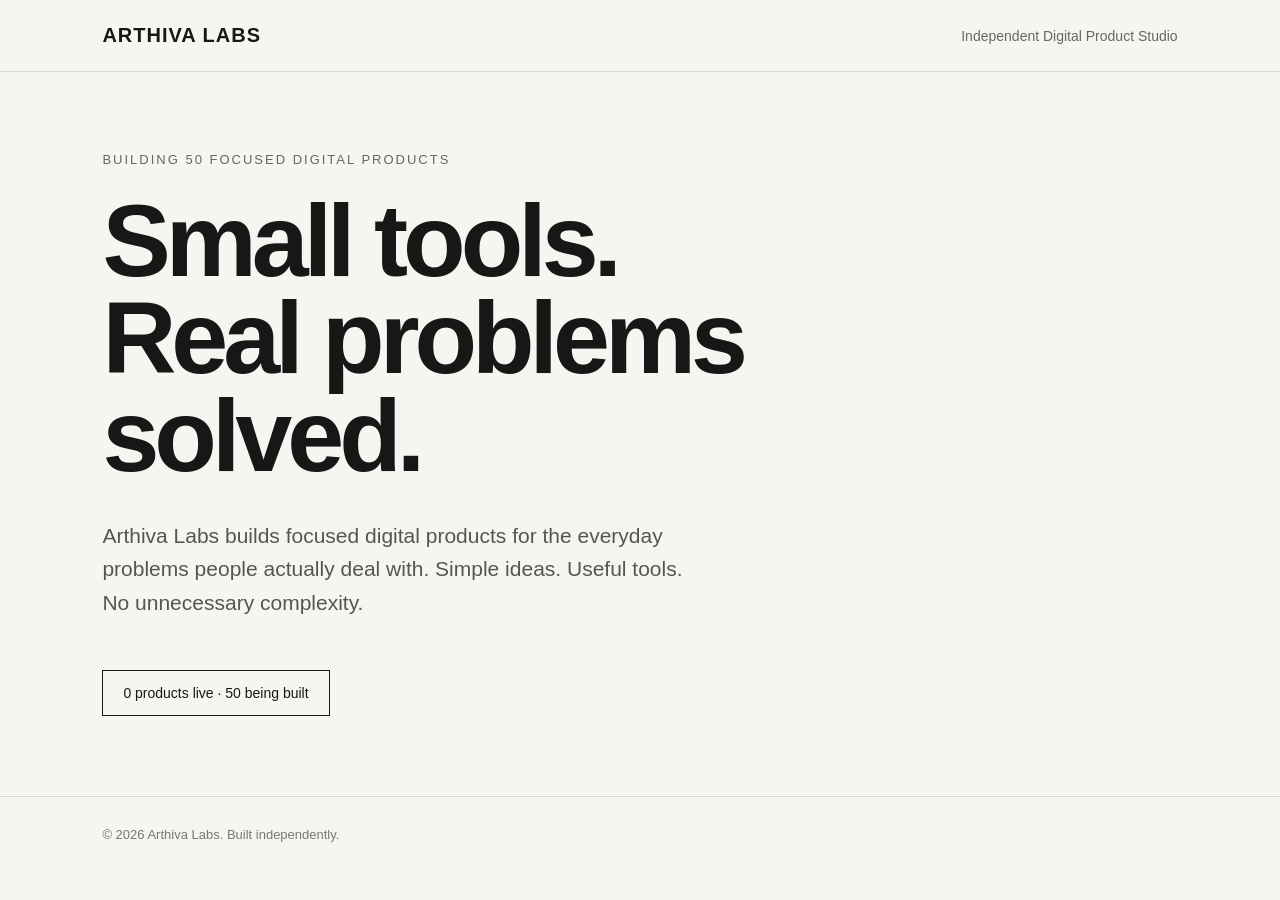
==== index.html @ 73900ff4 "Create index.html" ====
<!DOCTYPE html>
<html lang="en">
<head>
  <meta charset="UTF-8">
  <meta name="viewport" content="width=device-width, initial-scale=1.0">

  <title>Arthiva Labs — Small Tools. Real Problems Solved.</title>

  <style>
    * {
      box-sizing: border-box;
      margin: 0;
      padding: 0;
    }

    body {
      font-family: Arial, sans-serif;
      background: #f7f5ef;
      color: #171717;
    }

    nav {
      padding: 24px 8%;
      display: flex;
      justify-content: space-between;
      align-items: center;
      border-bottom: 1px solid #d8d5cc;
    }

    .logo {
      font-size: 20px;
      font-weight: 700;
      letter-spacing: 1px;
    }

    .nav-text {
      font-size: 14px;
      color: #666;
    }

    main {
      min-height: 75vh;
      display: flex;
      align-items: center;
      padding: 80px 8%;
    }

    .hero {
      max-width: 850px;
    }

    .eyebrow {
      font-size: 13px;
      text-transform: uppercase;
      letter-spacing: 2px;
      margin-bottom: 25px;
      color: #666;
    }

    h1 {
      font-size: clamp(55px, 8vw, 110px);
      line-height: 0.95;
      letter-spacing: -5px;
      margin-bottom: 35px;
    }

    .description {
      max-width: 600px;
      font-size: 21px;
      line-height: 1.6;
      color: #555;
    }

    .status {
      margin-top: 50px;
      display: inline-block;
      border: 1px solid #171717;
      padding: 14px 20px;
      font-size: 14px;
    }

    footer {
      padding: 30px 8%;
      border-top: 1px solid #d8d5cc;
      font-size: 13px;
      color: #777;
    }

    @media (max-width: 600px) {
      h1 {
        letter-spacing: -3px;
      }

      .description {
        font-size: 18px;
      }
    }
  </style>
</head>

<body>

  <nav>
    <div class="logo">ARTHIVA LABS</div>
    <div class="nav-text">Independent Digital Product Studio</div>
  </nav>

  <main>
    <section class="hero">

      <div class="eyebrow">
        Building 50 focused digital products
      </div>

      <h1>
        Small tools.<br>
        Real problems solved.
      </h1>

      <p class="description">
        Arthiva Labs builds focused digital products for the everyday
        problems people actually deal with. Simple ideas. Useful tools.
        No unnecessary complexity.
      </p>

      <div class="status">
        0 products live · 50 being built
      </div>

    </section>
  </main>

  <footer>
    © 2026 Arthiva Labs. Built independently.
  </footer>

</body>
</html>
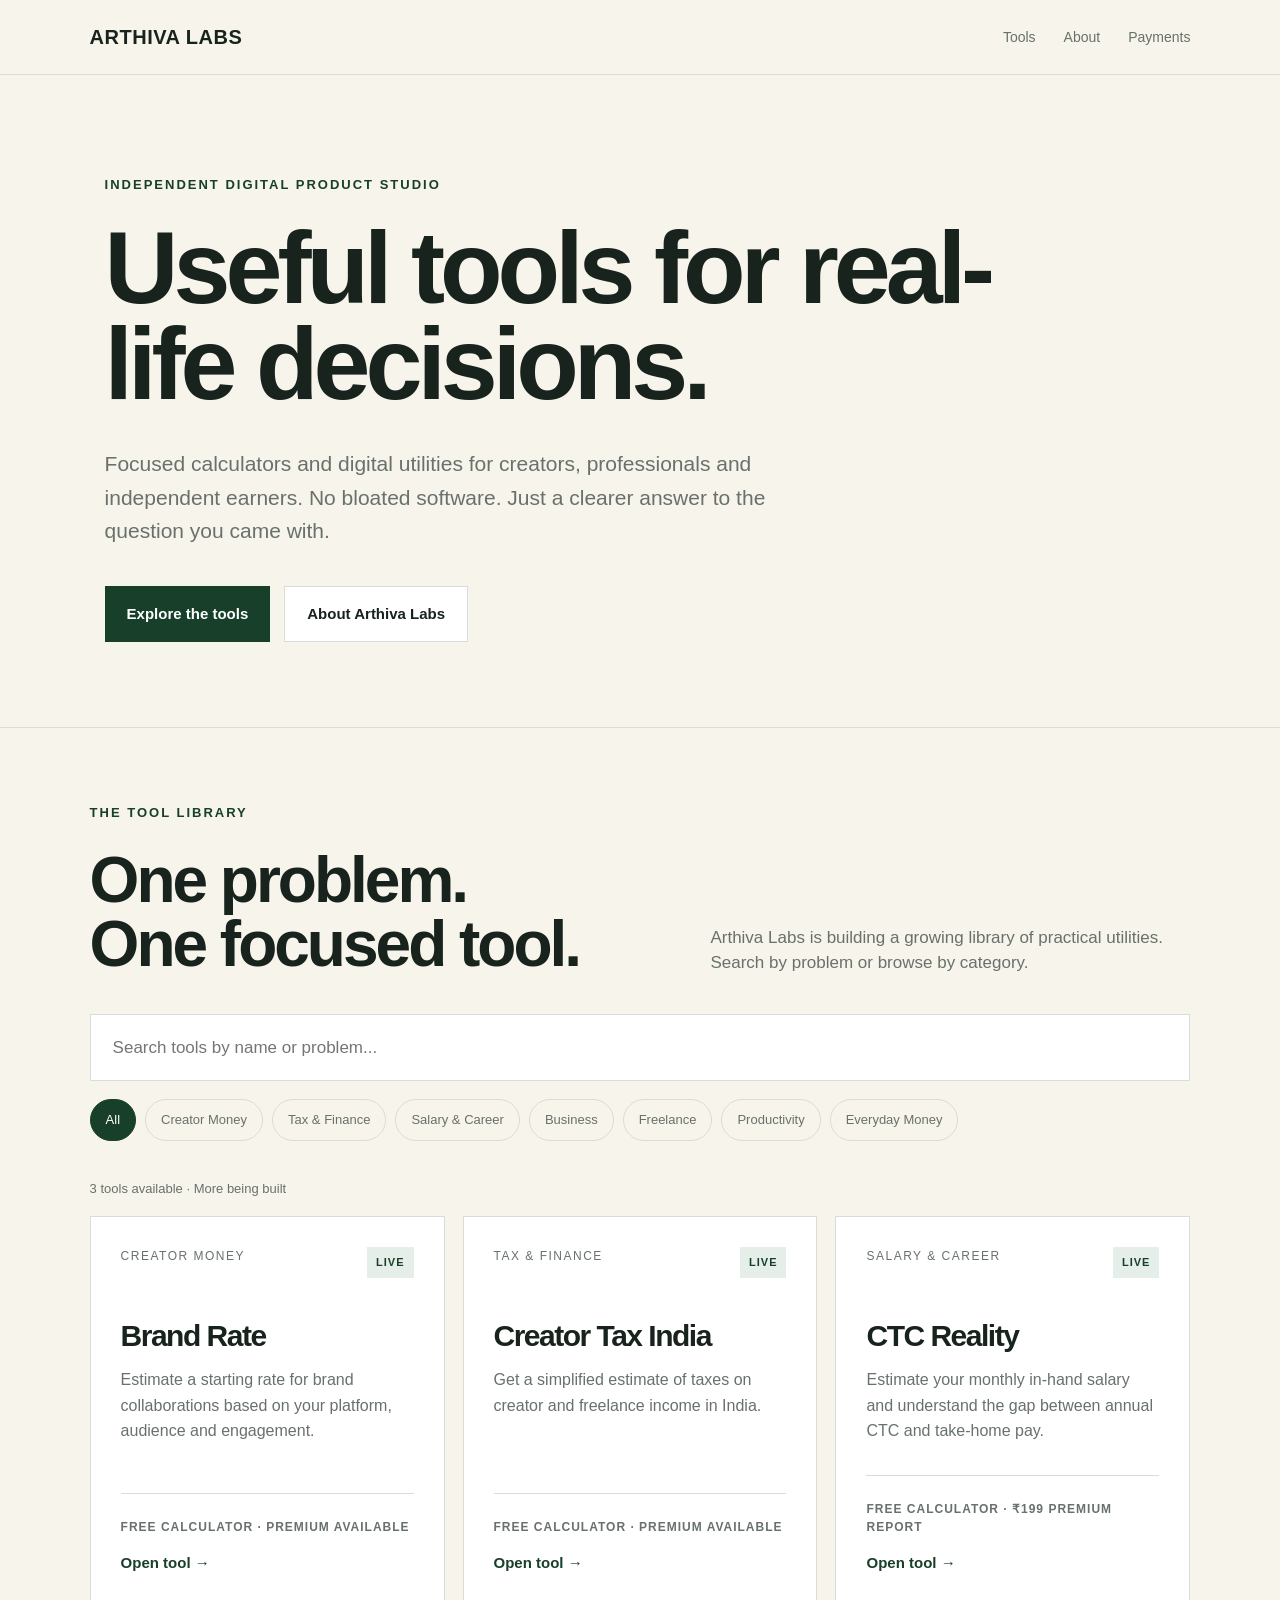
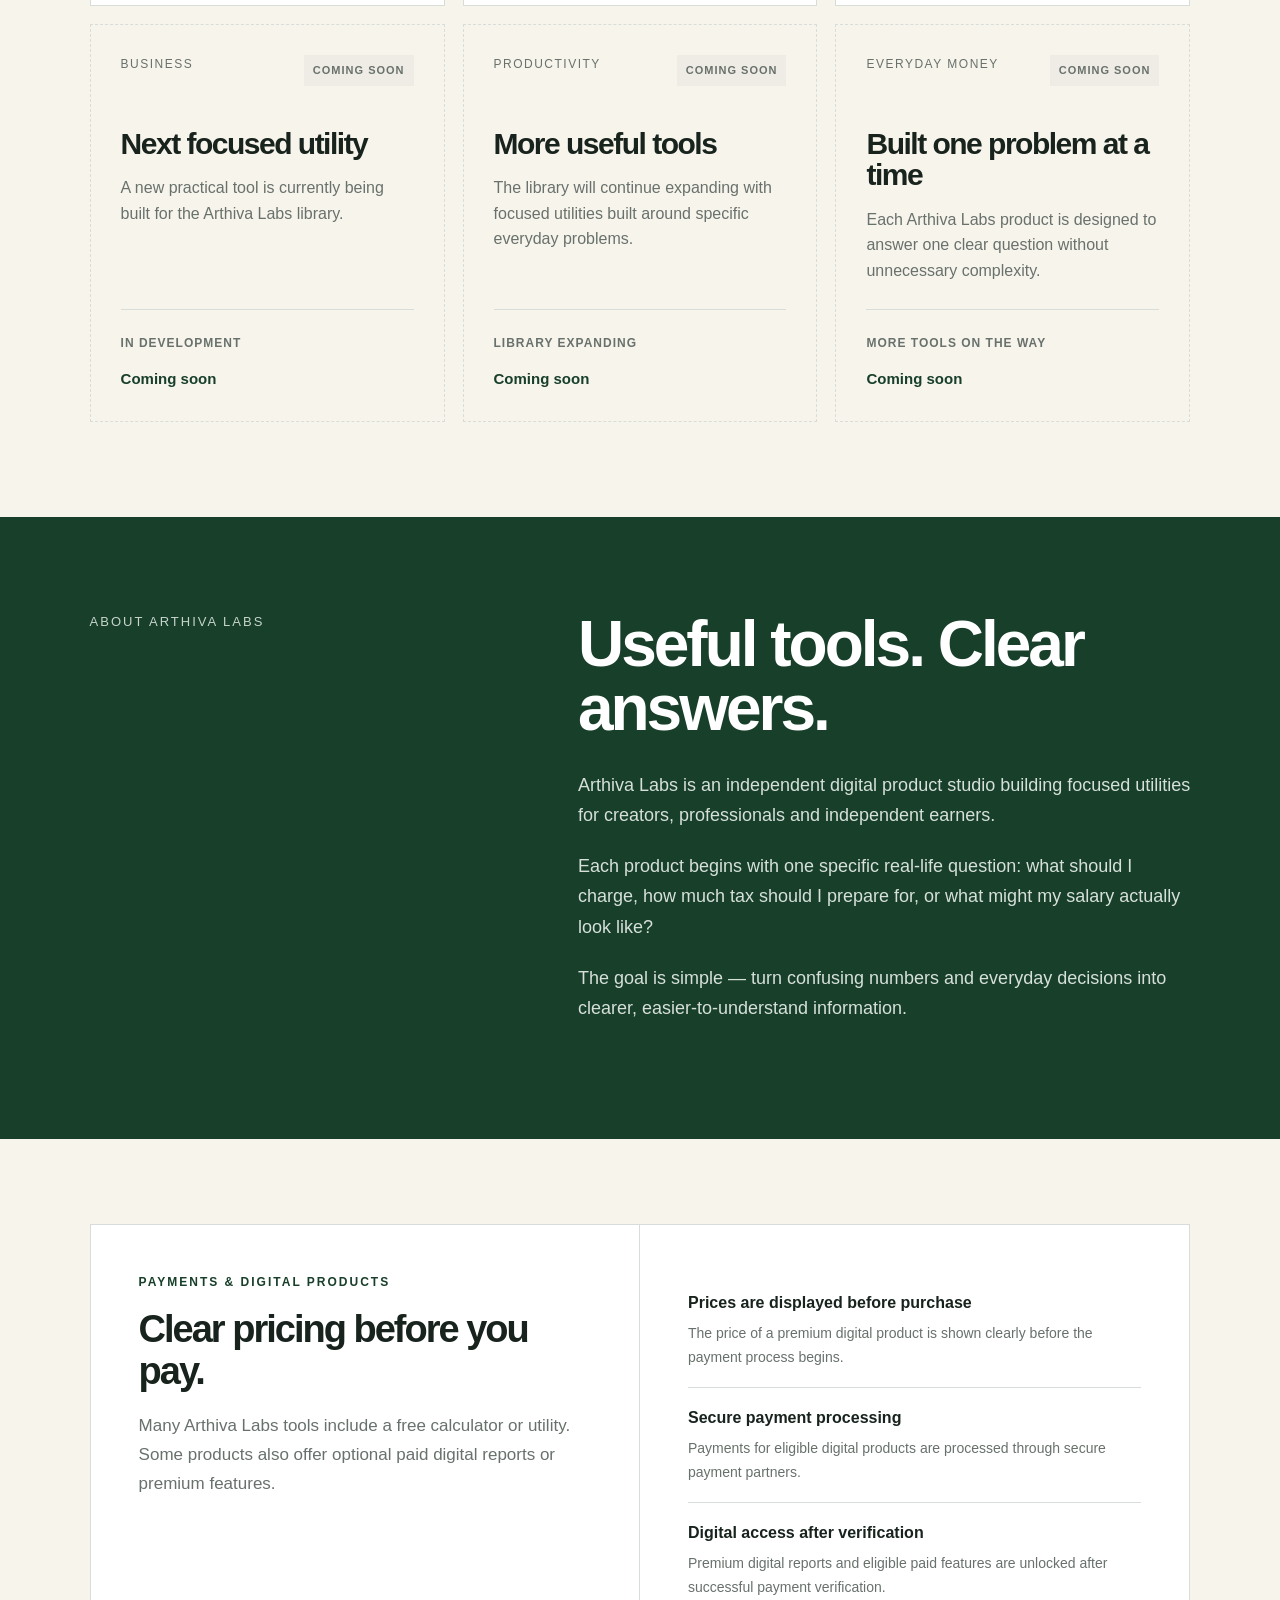
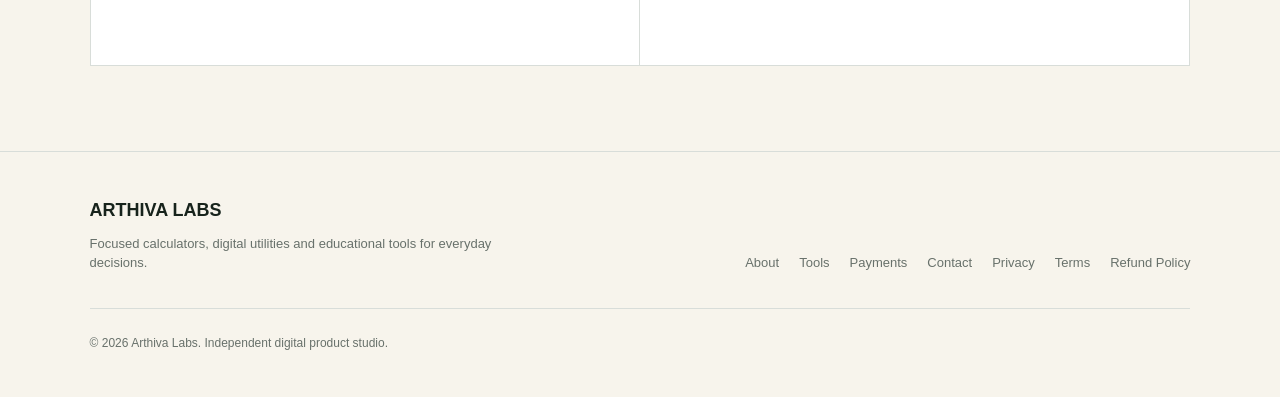
==== commit 855d9c0e: "Update index.html" ====
--- a/index.html
+++ b/index.html
@@ -2,9 +2,20 @@
 <html lang="en">
 <head>
   <meta charset="UTF-8">
-  <meta name="viewport" content="width=device-width, initial-scale=1.0">
-
-  <title>Arthiva Labs — Small Tools. Real Problems Solved.</title>
+
+  <meta
+    name="viewport"
+    content="width=device-width, initial-scale=1.0"
+  >
+
+  <title>
+    Arthiva Labs — Useful Tools for Real-Life Decisions
+  </title>
+
+  <meta
+    name="description"
+    content="Arthiva Labs builds focused calculators and digital utilities for creators, professionals and independent earners."
+  >
 
   <style>
     * {
@@ -13,86 +24,556 @@
       padding: 0;
     }
 
+    :root {
+      --ink: #17231c;
+      --green: #173f2a;
+      --green-hover: #0f321f;
+      --light-green: #e5eee8;
+      --cream: #f7f4ec;
+      --white: #ffffff;
+      --muted: #68716b;
+      --line: #d8ddd9;
+      --soft: #eeece4;
+    }
+
+    html {
+      scroll-behavior: smooth;
+    }
+
     body {
-      font-family: Arial, sans-serif;
-      background: #f7f5ef;
-      color: #171717;
+      font-family: Arial, Helvetica, sans-serif;
+      background: var(--cream);
+      color: var(--ink);
+      line-height: 1.5;
+    }
+
+    a {
+      color: inherit;
+      text-decoration: none;
+    }
+
+    button,
+    input {
+      font: inherit;
     }
 
     nav {
-      padding: 24px 8%;
+      width: 100%;
+      padding: 22px 7%;
+      border-bottom: 1px solid var(--line);
       display: flex;
       justify-content: space-between;
       align-items: center;
-      border-bottom: 1px solid #d8d5cc;
+      background: rgba(247, 244, 236, 0.96);
+      position: sticky;
+      top: 0;
+      z-index: 20;
     }
 
     .logo {
       font-size: 20px;
-      font-weight: 700;
-      letter-spacing: 1px;
-    }
-
-    .nav-text {
-      font-size: 14px;
-      color: #666;
-    }
-
-    main {
-      min-height: 75vh;
+      font-weight: 800;
+      letter-spacing: 0.5px;
+    }
+
+    .nav-links {
       display: flex;
       align-items: center;
-      padding: 80px 8%;
+      gap: 28px;
+      font-size: 14px;
+      color: var(--muted);
+    }
+
+    .nav-links a:hover {
+      color: var(--ink);
     }
 
     .hero {
-      max-width: 850px;
+      max-width: 1250px;
+      margin: auto;
+      padding: 100px 7% 85px;
     }
 
     .eyebrow {
+      color: var(--green);
+      font-size: 13px;
+      font-weight: 700;
+      letter-spacing: 2px;
+      text-transform: uppercase;
+      margin-bottom: 25px;
+    }
+
+    h1 {
+      font-size: clamp(52px, 8vw, 105px);
+      line-height: 0.94;
+      letter-spacing: -5px;
+      max-width: 1000px;
+    }
+
+    .hero-copy {
+      margin-top: 35px;
+      max-width: 720px;
+      font-size: 21px;
+      color: var(--muted);
+      line-height: 1.6;
+    }
+
+    .hero-actions {
+      margin-top: 38px;
+      display: flex;
+      flex-wrap: wrap;
+      gap: 14px;
+    }
+
+    .primary-button,
+    .secondary-button {
+      display: inline-flex;
+      align-items: center;
+      justify-content: center;
+      padding: 16px 22px;
+      font-size: 15px;
+      font-weight: 700;
+    }
+
+    .primary-button {
+      background: var(--green);
+      color: var(--white);
+    }
+
+    .primary-button:hover {
+      background: var(--green-hover);
+    }
+
+    .secondary-button {
+      border: 1px solid var(--line);
+      background: var(--white);
+    }
+
+    .secondary-button:hover {
+      border-color: var(--ink);
+    }
+
+    .library {
+      padding: 75px 7% 95px;
+      border-top: 1px solid var(--line);
+    }
+
+    .library-inner {
+      max-width: 1250px;
+      margin: auto;
+    }
+
+    .section-heading {
+      display: flex;
+      justify-content: space-between;
+      align-items: end;
+      gap: 30px;
+      margin-bottom: 38px;
+    }
+
+    .section-heading h2 {
+      font-size: clamp(38px, 5vw, 64px);
+      letter-spacing: -3px;
+      line-height: 1;
+    }
+
+    .section-heading p {
+      max-width: 480px;
+      color: var(--muted);
+      font-size: 17px;
+    }
+
+    .tool-controls {
+      margin-bottom: 38px;
+    }
+
+    .search-wrap {
+      position: relative;
+      margin-bottom: 18px;
+    }
+
+    .search-input {
+      width: 100%;
+      padding: 20px 22px;
+      border: 1px solid var(--line);
+      outline: none;
+      background: var(--white);
+      color: var(--ink);
+      font-size: 17px;
+    }
+
+    .search-input:focus {
+      border-color: var(--green);
+    }
+
+    .filters {
+      display: flex;
+      flex-wrap: wrap;
+      gap: 9px;
+    }
+
+    .filter-button {
+      border: 1px solid var(--line);
+      background: transparent;
+      color: var(--muted);
+      padding: 10px 15px;
+      cursor: pointer;
+      font-size: 13px;
+      border-radius: 100px;
+    }
+
+    .filter-button:hover,
+    .filter-button.active {
+      background: var(--green);
+      border-color: var(--green);
+      color: var(--white);
+    }
+
+    .tool-count {
+      margin-bottom: 18px;
+      color: var(--muted);
+      font-size: 13px;
+    }
+
+    .tool-grid {
+      display: grid;
+      grid-template-columns: repeat(3, 1fr);
+      gap: 18px;
+    }
+
+    .tool-card {
+      min-height: 390px;
+      background: var(--white);
+      border: 1px solid var(--line);
+      padding: 30px;
+      display: flex;
+      flex-direction: column;
+      transition:
+        transform 0.2s ease,
+        border-color 0.2s ease;
+    }
+
+    .tool-card.live:hover {
+      transform: translateY(-4px);
+      border-color: var(--green);
+    }
+
+    .tool-top {
+      display: flex;
+      justify-content: space-between;
+      align-items: flex-start;
+      gap: 15px;
+      margin-bottom: 42px;
+    }
+
+    .tool-category {
+      font-size: 12px;
+      text-transform: uppercase;
+      letter-spacing: 1.5px;
+      color: var(--muted);
+    }
+
+    .tool-status {
+      font-size: 11px;
+      font-weight: 700;
+      text-transform: uppercase;
+      letter-spacing: 1px;
+      padding: 7px 9px;
+      background: var(--light-green);
+      color: var(--green);
+      white-space: nowrap;
+    }
+
+    .tool-status.coming {
+      background: var(--soft);
+      color: var(--muted);
+    }
+
+    .tool-name {
+      font-size: 30px;
+      letter-spacing: -1.5px;
+      line-height: 1.05;
+      margin-bottom: 16px;
+    }
+
+    .tool-description {
+      color: var(--muted);
+      font-size: 16px;
+      line-height: 1.6;
+      margin-bottom: 25px;
+    }
+
+    .tool-meta {
+      margin-top: auto;
+      padding-top: 24px;
+      border-top: 1px solid var(--line);
+    }
+
+    .tool-pricing {
+      font-size: 12px;
+      font-weight: 700;
+      color: var(--muted);
+      text-transform: uppercase;
+      letter-spacing: 1px;
+      margin-bottom: 15px;
+    }
+
+    .tool-link {
+      font-size: 15px;
+      font-weight: 700;
+      color: var(--green);
+    }
+
+    .tool-card.live:hover .tool-link {
+      text-decoration: underline;
+    }
+
+    .placeholder-card {
+      background: transparent;
+      border-style: dashed;
+    }
+
+    .no-results {
+      display: none;
+      padding: 55px 25px;
+      background: var(--white);
+      border: 1px solid var(--line);
+      text-align: center;
+      color: var(--muted);
+    }
+
+    .about {
+      background: var(--green);
+      color: var(--white);
+      padding: 95px 7%;
+    }
+
+    .about-inner {
+      max-width: 1250px;
+      margin: auto;
+      display: grid;
+      grid-template-columns: 0.8fr 1.2fr;
+      gap: 80px;
+    }
+
+    .about-label {
       font-size: 13px;
       text-transform: uppercase;
       letter-spacing: 2px;
-      margin-bottom: 25px;
-      color: #666;
-    }
-
-    h1 {
-      font-size: clamp(55px, 8vw, 110px);
-      line-height: 0.95;
-      letter-spacing: -5px;
-      margin-bottom: 35px;
-    }
-
-    .description {
-      max-width: 600px;
-      font-size: 21px;
+      color: #c6d4ca;
+    }
+
+    .about-copy h2 {
+      font-size: clamp(40px, 5vw, 68px);
+      line-height: 1;
+      letter-spacing: -3px;
+      margin-bottom: 30px;
+    }
+
+    .about-copy p {
+      color: #d6e0d9;
+      font-size: 18px;
+      line-height: 1.7;
+      max-width: 760px;
+      margin-bottom: 20px;
+    }
+
+    .payment-section {
+      padding: 85px 7%;
+    }
+
+    .payment-inner {
+      max-width: 1250px;
+      margin: auto;
+      display: grid;
+      grid-template-columns: 1fr 1fr;
+      border: 1px solid var(--line);
+      background: var(--white);
+    }
+
+    .payment-copy,
+    .payment-points {
+      padding: 48px;
+    }
+
+    .payment-copy {
+      border-right: 1px solid var(--line);
+    }
+
+    .payment-label {
+      text-transform: uppercase;
+      letter-spacing: 2px;
+      font-size: 12px;
+      color: var(--green);
+      font-weight: 700;
+      margin-bottom: 18px;
+    }
+
+    .payment-copy h2 {
+      font-size: 38px;
+      letter-spacing: -2px;
+      line-height: 1.1;
+      margin-bottom: 20px;
+    }
+
+    .payment-copy p {
+      color: var(--muted);
+      font-size: 17px;
+      line-height: 1.7;
+    }
+
+    .payment-point {
+      padding: 18px 0;
+      border-bottom: 1px solid var(--line);
+    }
+
+    .payment-point:last-child {
+      border-bottom: 0;
+    }
+
+    .payment-point strong {
+      display: block;
+      margin-bottom: 6px;
+    }
+
+    .payment-point span {
+      color: var(--muted);
+      font-size: 14px;
       line-height: 1.6;
-      color: #555;
-    }
-
-    .status {
-      margin-top: 50px;
-      display: inline-block;
-      border: 1px solid #171717;
-      padding: 14px 20px;
-      font-size: 14px;
     }
 
     footer {
-      padding: 30px 8%;
-      border-top: 1px solid #d8d5cc;
+      border-top: 1px solid var(--line);
+      padding: 45px 7%;
+    }
+
+    .footer-inner {
+      max-width: 1250px;
+      margin: auto;
+      display: grid;
+      grid-template-columns: 1fr auto;
+      gap: 35px;
+      align-items: end;
+    }
+
+    .footer-brand {
+      font-size: 18px;
+      font-weight: 800;
+      margin-bottom: 10px;
+    }
+
+    .footer-copy {
+      color: var(--muted);
       font-size: 13px;
-      color: #777;
-    }
-
-    @media (max-width: 600px) {
+      max-width: 450px;
+    }
+
+    .footer-links {
+      display: flex;
+      flex-wrap: wrap;
+      justify-content: flex-end;
+      gap: 20px;
+      color: var(--muted);
+      font-size: 13px;
+    }
+
+    .footer-links a:hover {
+      color: var(--ink);
+    }
+
+    .copyright {
+      max-width: 1250px;
+      margin: 35px auto 0;
+      padding-top: 25px;
+      border-top: 1px solid var(--line);
+      color: var(--muted);
+      font-size: 12px;
+    }
+
+    @media (max-width: 950px) {
+      .tool-grid {
+        grid-template-columns: repeat(2, 1fr);
+      }
+
+      .about-inner {
+        grid-template-columns: 1fr;
+        gap: 35px;
+      }
+    }
+
+    @media (max-width: 760px) {
+      nav {
+        padding: 20px 5%;
+      }
+
+      .nav-links a:not(:last-child) {
+        display: none;
+      }
+
+      .hero {
+        padding: 70px 5% 60px;
+      }
+
       h1 {
         letter-spacing: -3px;
       }
 
-      .description {
+      .hero-copy {
         font-size: 18px;
+      }
+
+      .library {
+        padding: 60px 5% 70px;
+      }
+
+      .section-heading {
+        display: block;
+      }
+
+      .section-heading h2 {
+        margin-bottom: 20px;
+      }
+
+      .tool-grid {
+        grid-template-columns: 1fr;
+      }
+
+      .tool-card {
+        min-height: 340px;
+      }
+
+      .about {
+        padding: 70px 5%;
+      }
+
+      .payment-section {
+        padding: 60px 5%;
+      }
+
+      .payment-inner {
+        grid-template-columns: 1fr;
+      }
+
+      .payment-copy {
+        border-right: 0;
+        border-bottom: 1px solid var(--line);
+      }
+
+      .payment-copy,
+      .payment-points {
+        padding: 32px 25px;
+      }
+
+      footer {
+        padding: 40px 5%;
+      }
+
+      .footer-inner {
+        grid-template-columns: 1fr;
+      }
+
+      .footer-links {
+        justify-content: flex-start;
       }
     }
   </style>
@@ -101,38 +582,621 @@
 <body>
 
   <nav>
-    <div class="logo">ARTHIVA LABS</div>
-    <div class="nav-text">Independent Digital Product Studio</div>
+    <a class="logo" href="/">
+      ARTHIVA LABS
+    </a>
+
+    <div class="nav-links">
+      <a href="#tools">Tools</a>
+      <a href="#about">About</a>
+      <a href="#payments">Payments</a>
+    </div>
   </nav>
 
-  <main>
-    <section class="hero">
-
-      <div class="eyebrow">
-        Building 50 focused digital products
+  <header class="hero">
+    <div class="eyebrow">
+      Independent Digital Product Studio
+    </div>
+
+    <h1>
+      Useful tools for real-life decisions.
+    </h1>
+
+    <p class="hero-copy">
+      Focused calculators and digital utilities for creators,
+      professionals and independent earners. No bloated software.
+      Just a clearer answer to the question you came with.
+    </p>
+
+    <div class="hero-actions">
+      <a class="primary-button" href="#tools">
+        Explore the tools
+      </a>
+
+      <a class="secondary-button" href="#about">
+        About Arthiva Labs
+      </a>
+    </div>
+  </header>
+
+  <section class="library" id="tools">
+    <div class="library-inner">
+
+      <div class="section-heading">
+        <div>
+          <div class="eyebrow">The Tool Library</div>
+
+          <h2>
+            One problem.<br>
+            One focused tool.
+          </h2>
+        </div>
+
+        <p>
+          Arthiva Labs is building a growing library of practical
+          utilities. Search by problem or browse by category.
+        </p>
       </div>
 
-      <h1>
-        Small tools.<br>
-        Real problems solved.
-      </h1>
-
-      <p class="description">
-        Arthiva Labs builds focused digital products for the everyday
-        problems people actually deal with. Simple ideas. Useful tools.
-        No unnecessary complexity.
+      <div class="tool-controls">
+
+        <div class="search-wrap">
+          <input
+            id="toolSearch"
+            class="search-input"
+            type="search"
+            placeholder="Search tools by name or problem..."
+            aria-label="Search Arthiva Labs tools"
+          >
+        </div>
+
+        <div class="filters">
+          <button
+            class="filter-button active"
+            type="button"
+            data-filter="all"
+          >
+            All
+          </button>
+
+          <button
+            class="filter-button"
+            type="button"
+            data-filter="creator-money"
+          >
+            Creator Money
+          </button>
+
+          <button
+            class="filter-button"
+            type="button"
+            data-filter="tax-finance"
+          >
+            Tax & Finance
+          </button>
+
+          <button
+            class="filter-button"
+            type="button"
+            data-filter="salary-career"
+          >
+            Salary & Career
+          </button>
+
+          <button
+            class="filter-button"
+            type="button"
+            data-filter="business"
+          >
+            Business
+          </button>
+
+          <button
+            class="filter-button"
+            type="button"
+            data-filter="freelance"
+          >
+            Freelance
+          </button>
+
+          <button
+            class="filter-button"
+            type="button"
+            data-filter="productivity"
+          >
+            Productivity
+          </button>
+
+          <button
+            class="filter-button"
+            type="button"
+            data-filter="everyday-money"
+          >
+            Everyday Money
+          </button>
+        </div>
+
+      </div>
+
+      <p class="tool-count" id="toolCount">
+        3 tools available
       </p>
 
-      <div class="status">
-        0 products live · 50 being built
+      <div class="tool-grid" id="toolGrid">
+
+        <a
+          class="tool-card live"
+          href="/products/brand-rate/"
+          data-category="creator-money freelance"
+          data-search="brand rate creator pricing brand deal collaboration influencer sponsorship rate calculator"
+        >
+          <div class="tool-top">
+            <span class="tool-category">
+              Creator Money
+            </span>
+
+            <span class="tool-status">
+              Live
+            </span>
+          </div>
+
+          <div>
+            <h3 class="tool-name">
+              Brand Rate
+            </h3>
+
+            <p class="tool-description">
+              Estimate a starting rate for brand collaborations
+              based on your platform, audience and engagement.
+            </p>
+          </div>
+
+          <div class="tool-meta">
+            <div class="tool-pricing">
+              Free calculator · Premium available
+            </div>
+
+            <span class="tool-link">
+              Open tool →
+            </span>
+          </div>
+        </a>
+
+        <a
+          class="tool-card live"
+          href="/products/creator-tax-india/"
+          data-category="tax-finance creator-money freelance"
+          data-search="creator tax india income tax creator freelancer tax estimate finance"
+        >
+          <div class="tool-top">
+            <span class="tool-category">
+              Tax & Finance
+            </span>
+
+            <span class="tool-status">
+              Live
+            </span>
+          </div>
+
+          <div>
+            <h3 class="tool-name">
+              Creator Tax India
+            </h3>
+
+            <p class="tool-description">
+              Get a simplified estimate of taxes on creator
+              and freelance income in India.
+            </p>
+          </div>
+
+          <div class="tool-meta">
+            <div class="tool-pricing">
+              Free calculator · Premium available
+            </div>
+
+            <span class="tool-link">
+              Open tool →
+            </span>
+          </div>
+        </a>
+
+        <a
+          class="tool-card live"
+          href="/products/ctc-reality/"
+          data-category="salary-career everyday-money"
+          data-search="ctc reality salary in hand take home monthly salary cost to company career"
+        >
+          <div class="tool-top">
+            <span class="tool-category">
+              Salary & Career
+            </span>
+
+            <span class="tool-status">
+              Live
+            </span>
+          </div>
+
+          <div>
+            <h3 class="tool-name">
+              CTC Reality
+            </h3>
+
+            <p class="tool-description">
+              Estimate your monthly in-hand salary and understand
+              the gap between annual CTC and take-home pay.
+            </p>
+          </div>
+
+          <div class="tool-meta">
+            <div class="tool-pricing">
+              Free calculator · ₹199 premium report
+            </div>
+
+            <span class="tool-link">
+              Open tool →
+            </span>
+          </div>
+        </a>
+
+        <article
+          class="tool-card placeholder-card"
+          data-category="business"
+          data-search="future business utility coming soon"
+        >
+          <div class="tool-top">
+            <span class="tool-category">
+              Business
+            </span>
+
+            <span class="tool-status coming">
+              Coming soon
+            </span>
+          </div>
+
+          <div>
+            <h3 class="tool-name">
+              Next focused utility
+            </h3>
+
+            <p class="tool-description">
+              A new practical tool is currently being built
+              for the Arthiva Labs library.
+            </p>
+          </div>
+
+          <div class="tool-meta">
+            <div class="tool-pricing">
+              In development
+            </div>
+
+            <span class="tool-link">
+              Coming soon
+            </span>
+          </div>
+        </article>
+
+        <article
+          class="tool-card placeholder-card"
+          data-category="productivity"
+          data-search="future productivity utility coming soon"
+        >
+          <div class="tool-top">
+            <span class="tool-category">
+              Productivity
+            </span>
+
+            <span class="tool-status coming">
+              Coming soon
+            </span>
+          </div>
+
+          <div>
+            <h3 class="tool-name">
+              More useful tools
+            </h3>
+
+            <p class="tool-description">
+              The library will continue expanding with focused
+              utilities built around specific everyday problems.
+            </p>
+          </div>
+
+          <div class="tool-meta">
+            <div class="tool-pricing">
+              Library expanding
+            </div>
+
+            <span class="tool-link">
+              Coming soon
+            </span>
+          </div>
+        </article>
+
+        <article
+          class="tool-card placeholder-card"
+          data-category="everyday-money"
+          data-search="future money finance utility coming soon"
+        >
+          <div class="tool-top">
+            <span class="tool-category">
+              Everyday Money
+            </span>
+
+            <span class="tool-status coming">
+              Coming soon
+            </span>
+          </div>
+
+          <div>
+            <h3 class="tool-name">
+              Built one problem at a time
+            </h3>
+
+            <p class="tool-description">
+              Each Arthiva Labs product is designed to answer
+              one clear question without unnecessary complexity.
+            </p>
+          </div>
+
+          <div class="tool-meta">
+            <div class="tool-pricing">
+              More tools on the way
+            </div>
+
+            <span class="tool-link">
+              Coming soon
+            </span>
+          </div>
+        </article>
+
       </div>
 
-    </section>
-  </main>
+      <div class="no-results" id="noResults">
+        No tools match your search yet.
+      </div>
+
+    </div>
+  </section>
+
+  <section class="about" id="about">
+    <div class="about-inner">
+
+      <div class="about-label">
+        About Arthiva Labs
+      </div>
+
+      <div class="about-copy">
+        <h2>
+          Useful tools. Clear answers.
+        </h2>
+
+        <p>
+          Arthiva Labs is an independent digital product studio
+          building focused utilities for creators, professionals
+          and independent earners.
+        </p>
+
+        <p>
+          Each product begins with one specific real-life question:
+          what should I charge, how much tax should I prepare for,
+          or what might my salary actually look like?
+        </p>
+
+        <p>
+          The goal is simple — turn confusing numbers and everyday
+          decisions into clearer, easier-to-understand information.
+        </p>
+      </div>
+
+    </div>
+  </section>
+
+  <section class="payment-section" id="payments">
+    <div class="payment-inner">
+
+      <div class="payment-copy">
+        <div class="payment-label">
+          Payments & Digital Products
+        </div>
+
+        <h2>
+          Clear pricing before you pay.
+        </h2>
+
+        <p>
+          Many Arthiva Labs tools include a free calculator or
+          utility. Some products also offer optional paid digital
+          reports or premium features.
+        </p>
+      </div>
+
+      <div class="payment-points">
+
+        <div class="payment-point">
+          <strong>
+            Prices are displayed before purchase
+          </strong>
+
+          <span>
+            The price of a premium digital product is shown clearly
+            before the payment process begins.
+          </span>
+        </div>
+
+        <div class="payment-point">
+          <strong>
+            Secure payment processing
+          </strong>
+
+          <span>
+            Payments for eligible digital products are processed
+            through secure payment partners.
+          </span>
+        </div>
+
+        <div class="payment-point">
+          <strong>
+            Digital access after verification
+          </strong>
+
+          <span>
+            Premium digital reports and eligible paid features are
+            unlocked after successful payment verification.
+          </span>
+        </div>
+
+      </div>
+
+    </div>
+  </section>
 
   <footer>
-    © 2026 Arthiva Labs. Built independently.
+    <div class="footer-inner">
+
+      <div>
+        <div class="footer-brand">
+          ARTHIVA LABS
+        </div>
+
+        <p class="footer-copy">
+          Focused calculators, digital utilities and educational
+          tools for everyday decisions.
+        </p>
+      </div>
+
+      <div class="footer-links">
+        <a href="#about">About</a>
+        <a href="#tools">Tools</a>
+        <a href="#payments">Payments</a>
+        <a href="mailto:adrijachoudhury42@gmail.com">
+          Contact
+        </a>
+        <a href="/privacy.html">Privacy</a>
+        <a href="/terms.html">Terms</a>
+        <a href="/refund.html">Refund Policy</a>
+      </div>
+
+    </div>
+
+    <div class="copyright">
+      © 2026 Arthiva Labs. Independent digital product studio.
+    </div>
   </footer>
+
+  <script>
+    const searchInput =
+      document.getElementById("toolSearch");
+
+    const filterButtons =
+      document.querySelectorAll(".filter-button");
+
+    const toolCards =
+      document.querySelectorAll(".tool-card");
+
+    const toolCount =
+      document.getElementById("toolCount");
+
+    const noResults =
+      document.getElementById("noResults");
+
+    let activeFilter = "all";
+
+    function filterTools() {
+      const searchTerm =
+        searchInput.value
+          .trim()
+          .toLowerCase();
+
+      let visibleCount = 0;
+      let liveCount = 0;
+
+      toolCards.forEach(function (card) {
+        const categories =
+          card.dataset.category || "";
+
+        const searchContent =
+          (
+            card.dataset.search +
+            " " +
+            card.textContent
+          ).toLowerCase();
+
+        const matchesFilter =
+          activeFilter === "all" ||
+          categories
+            .split(" ")
+            .includes(activeFilter);
+
+        const matchesSearch =
+          !searchTerm ||
+          searchContent.includes(searchTerm);
+
+        const visible =
+          matchesFilter && matchesSearch;
+
+        card.style.display =
+          visible ? "flex" : "none";
+
+        if (visible) {
+          visibleCount += 1;
+
+          if (card.classList.contains("live")) {
+            liveCount += 1;
+          }
+        }
+      });
+
+      if (visibleCount === 0) {
+        noResults.style.display = "block";
+
+        toolCount.textContent =
+          "No matching tools";
+      } else {
+        noResults.style.display = "none";
+
+        if (activeFilter === "all" && !searchTerm) {
+          toolCount.textContent =
+            liveCount +
+            " tools available · More being built";
+        } else {
+          toolCount.textContent =
+            visibleCount +
+            (
+              visibleCount === 1
+                ? " matching tool"
+                : " matching tools"
+            );
+        }
+      }
+    }
+
+    searchInput.addEventListener(
+      "input",
+      filterTools
+    );
+
+    filterButtons.forEach(function (button) {
+      button.addEventListener(
+        "click",
+        function () {
+          filterButtons.forEach(
+            function (item) {
+              item.classList.remove("active");
+            }
+          );
+
+          button.classList.add("active");
+
+          activeFilter =
+            button.dataset.filter;
+
+          filterTools();
+        }
+      );
+    });
+
+    filterTools();
+  </script>
 
 </body>
 </html>
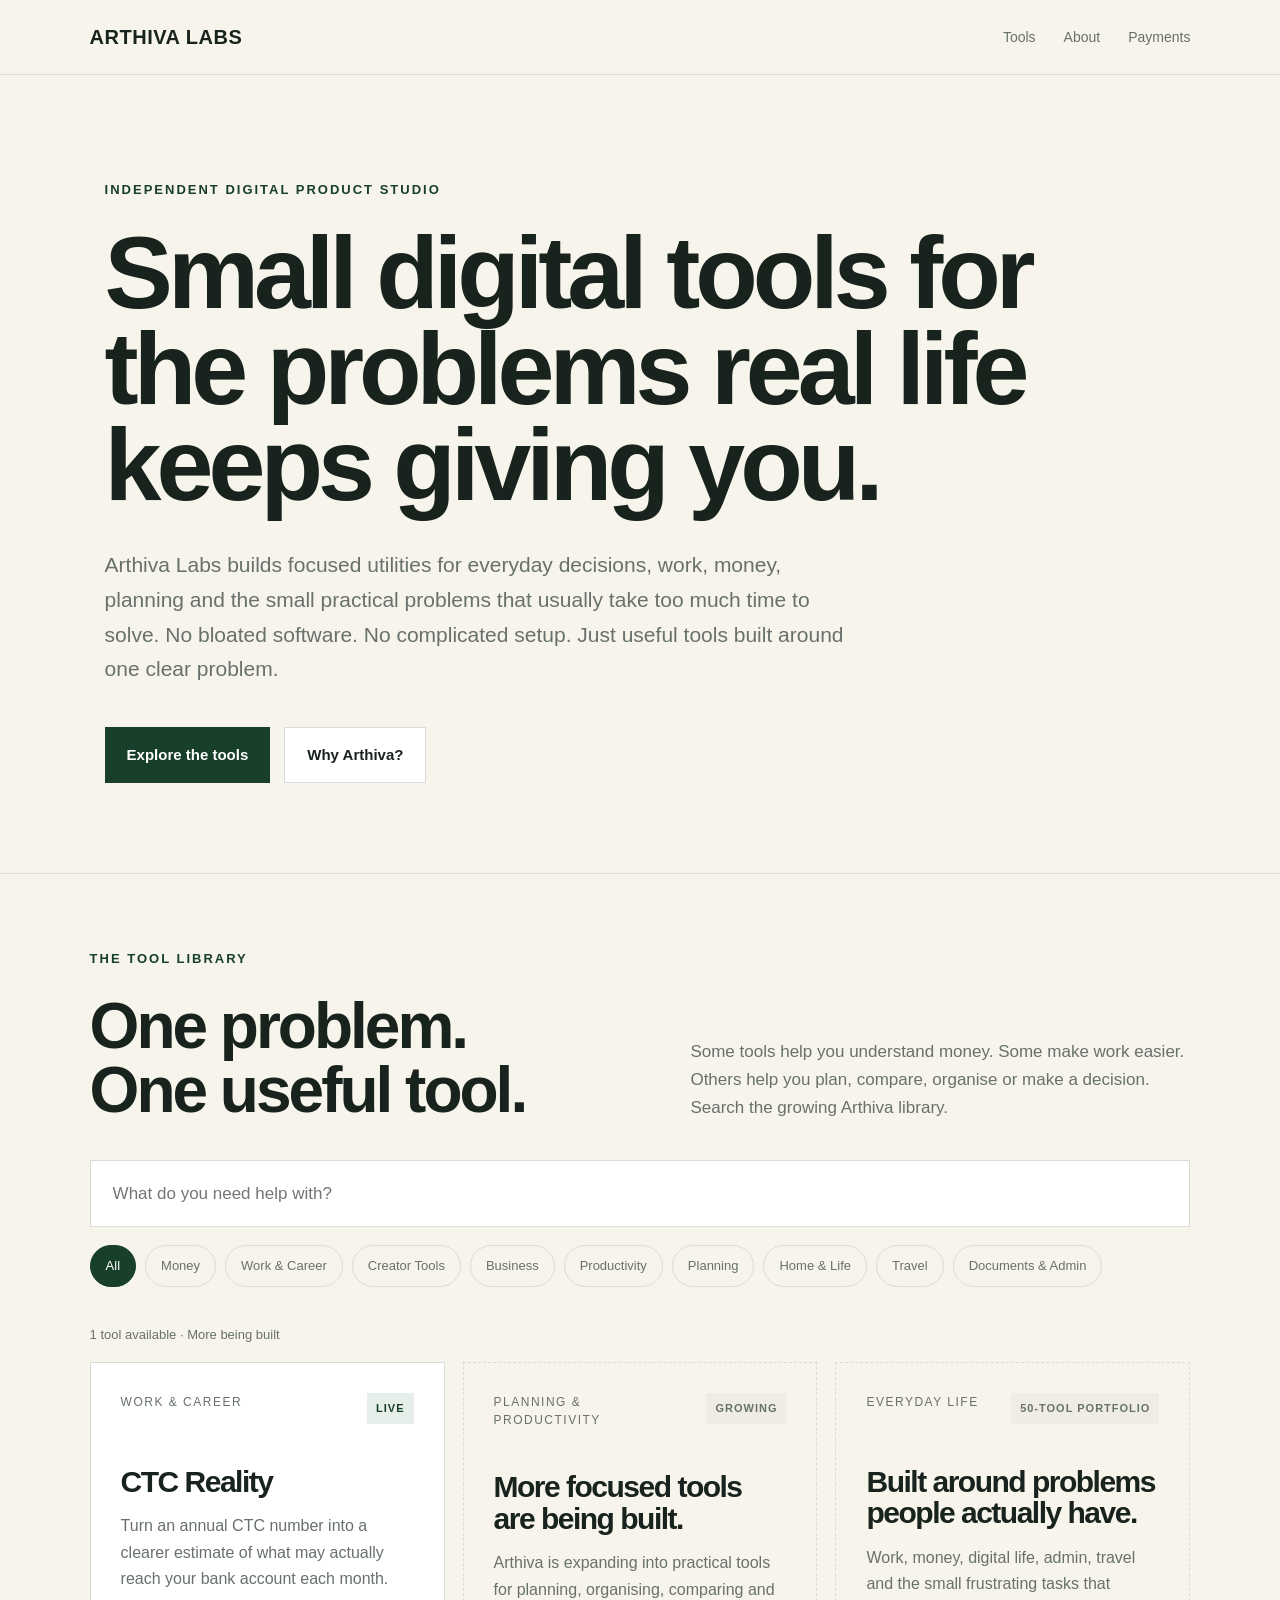
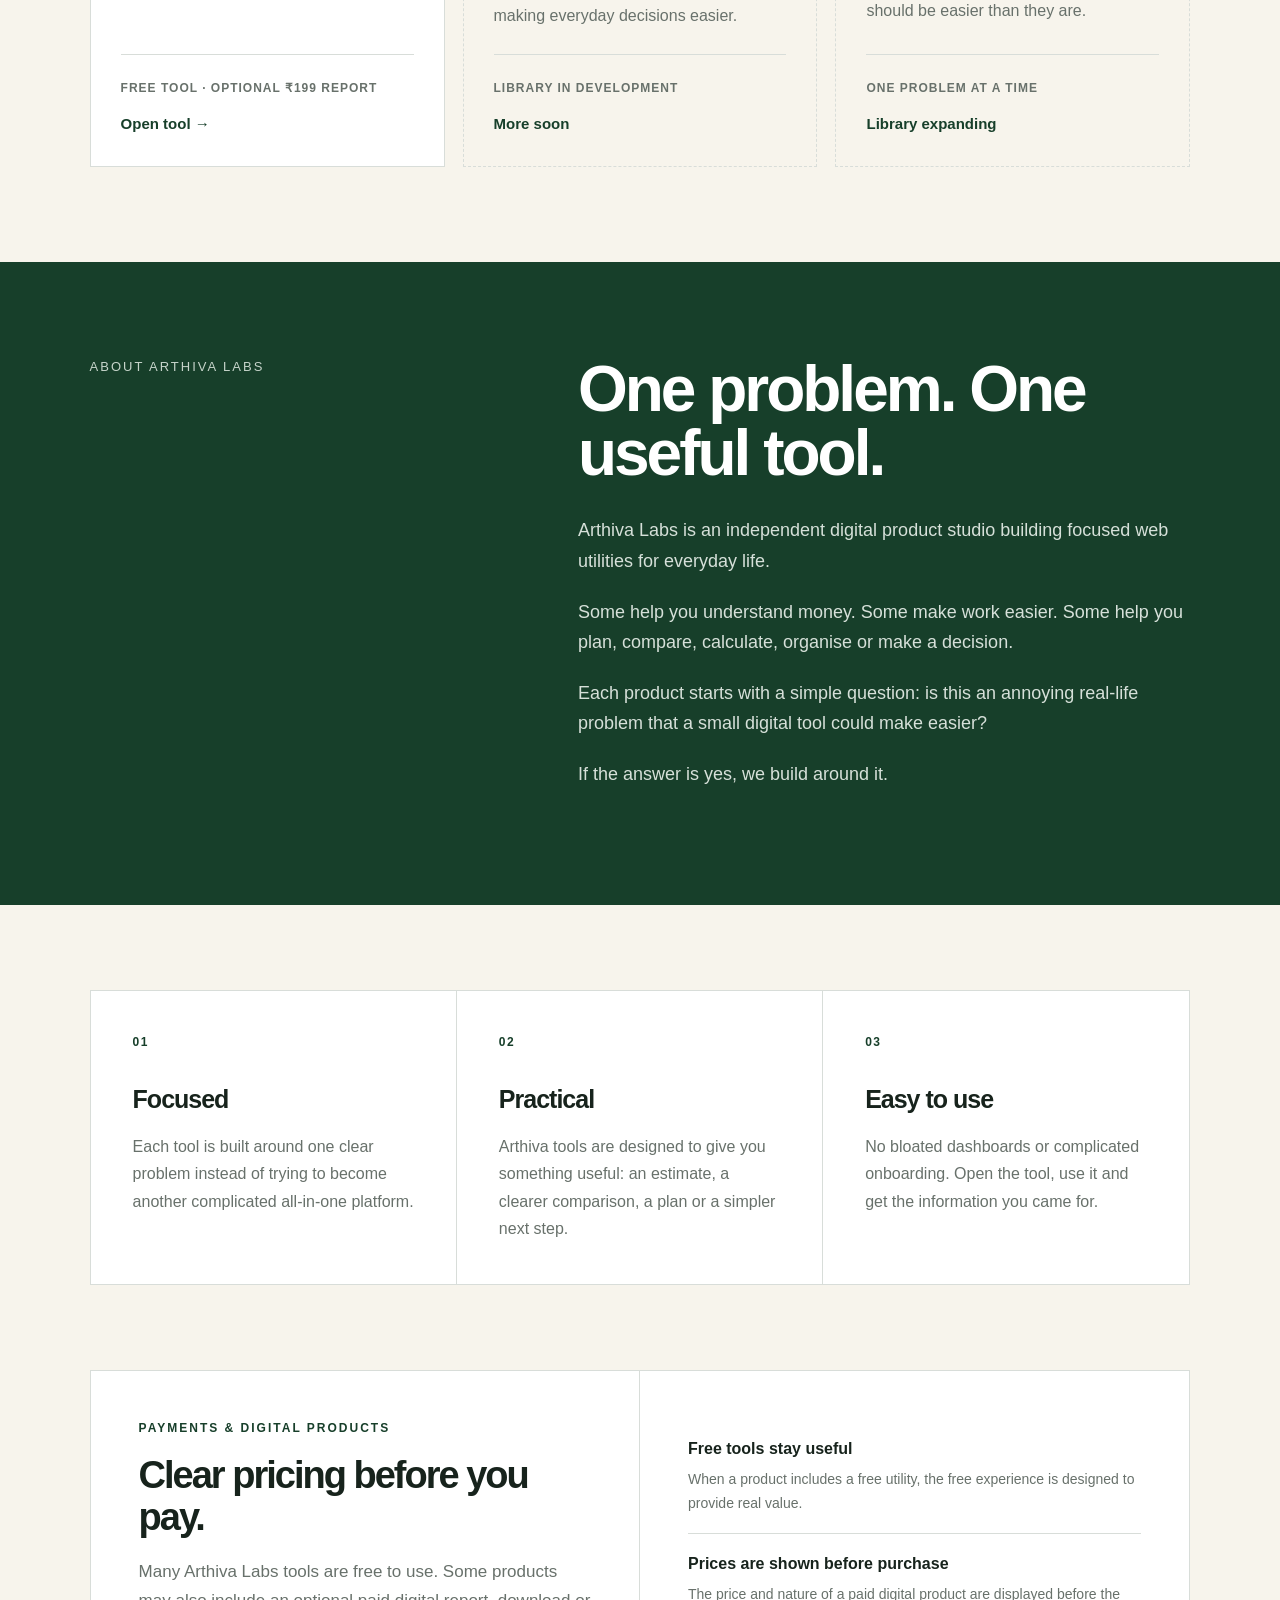
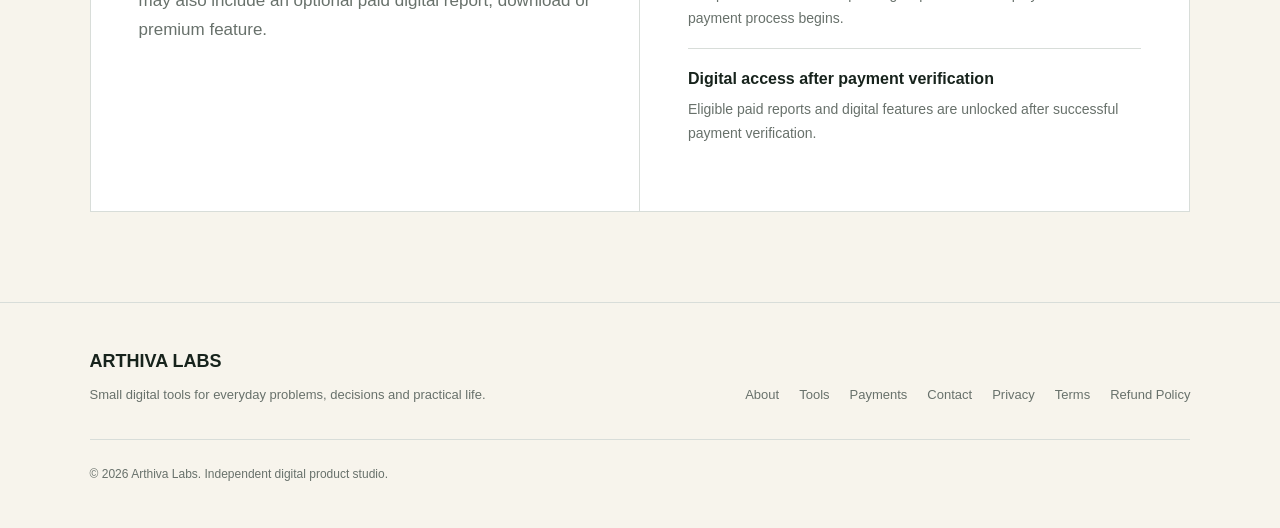
==== commit 40ed6add: "Update index.html" ====
--- a/index.html
+++ b/index.html
@@ -9,12 +9,12 @@
   >
 
   <title>
-    Arthiva Labs — Useful Tools for Real-Life Decisions
+    Arthiva Labs — Small Digital Tools for Real-Life Problems
   </title>
 
   <meta
     name="description"
-    content="Arthiva Labs builds focused calculators and digital utilities for creators, professionals and independent earners."
+    content="Arthiva Labs builds focused digital tools for everyday problems, decisions, work, money, planning and practical life."
   >
 
   <style>
@@ -91,7 +91,7 @@
     .hero {
       max-width: 1250px;
       margin: auto;
-      padding: 100px 7% 85px;
+      padding: 105px 7% 90px;
     }
 
     .eyebrow {
@@ -107,19 +107,19 @@
       font-size: clamp(52px, 8vw, 105px);
       line-height: 0.94;
       letter-spacing: -5px;
-      max-width: 1000px;
+      max-width: 1050px;
     }
 
     .hero-copy {
       margin-top: 35px;
-      max-width: 720px;
+      max-width: 760px;
       font-size: 21px;
       color: var(--muted);
-      line-height: 1.6;
+      line-height: 1.65;
     }
 
     .hero-actions {
-      margin-top: 38px;
+      margin-top: 40px;
       display: flex;
       flex-wrap: wrap;
       gap: 14px;
@@ -178,18 +178,14 @@
     }
 
     .section-heading p {
-      max-width: 480px;
+      max-width: 500px;
       color: var(--muted);
       font-size: 17px;
+      line-height: 1.65;
     }
 
     .tool-controls {
       margin-bottom: 38px;
-    }
-
-    .search-wrap {
-      position: relative;
-      margin-bottom: 18px;
     }
 
     .search-input {
@@ -200,6 +196,7 @@
       background: var(--white);
       color: var(--ink);
       font-size: 17px;
+      margin-bottom: 18px;
     }
 
     .search-input:focus {
@@ -299,7 +296,7 @@
     .tool-description {
       color: var(--muted);
       font-size: 16px;
-      line-height: 1.6;
+      line-height: 1.65;
       margin-bottom: 25px;
     }
 
@@ -374,12 +371,53 @@
       color: #d6e0d9;
       font-size: 18px;
       line-height: 1.7;
-      max-width: 760px;
+      max-width: 780px;
       margin-bottom: 20px;
     }
 
+    .principle-section {
+      padding: 85px 7%;
+    }
+
+    .principle-inner {
+      max-width: 1250px;
+      margin: auto;
+      display: grid;
+      grid-template-columns: repeat(3, 1fr);
+      border: 1px solid var(--line);
+      background: var(--white);
+    }
+
+    .principle {
+      padding: 42px;
+      border-right: 1px solid var(--line);
+    }
+
+    .principle:last-child {
+      border-right: 0;
+    }
+
+    .principle-number {
+      color: var(--green);
+      font-size: 12px;
+      font-weight: 700;
+      letter-spacing: 1.5px;
+      margin-bottom: 30px;
+    }
+
+    .principle h3 {
+      font-size: 25px;
+      letter-spacing: -1px;
+      margin-bottom: 15px;
+    }
+
+    .principle p {
+      color: var(--muted);
+      line-height: 1.7;
+    }
+
     .payment-section {
-      padding: 85px 7%;
+      padding: 0 7% 90px;
     }
 
     .payment-inner {
@@ -465,7 +503,7 @@
     .footer-copy {
       color: var(--muted);
       font-size: 13px;
-      max-width: 450px;
+      max-width: 470px;
     }
 
     .footer-links {
@@ -499,6 +537,19 @@
         grid-template-columns: 1fr;
         gap: 35px;
       }
+
+      .principle-inner {
+        grid-template-columns: 1fr;
+      }
+
+      .principle {
+        border-right: 0;
+        border-bottom: 1px solid var(--line);
+      }
+
+      .principle:last-child {
+        border-bottom: 0;
+      }
     }
 
     @media (max-width: 760px) {
@@ -506,7 +557,7 @@
         padding: 20px 5%;
       }
 
-      .nav-links a:not(:last-child) {
+      .nav-links a:not(:first-child) {
         display: none;
       }
 
@@ -546,8 +597,16 @@
         padding: 70px 5%;
       }
 
+      .principle-section {
+        padding: 60px 5%;
+      }
+
+      .principle {
+        padding: 32px 25px;
+      }
+
       .payment-section {
-        padding: 60px 5%;
+        padding: 0 5% 60px;
       }
 
       .payment-inner {
@@ -599,13 +658,15 @@
     </div>
 
     <h1>
-      Useful tools for real-life decisions.
+      Small digital tools for the problems real life keeps giving you.
     </h1>
 
     <p class="hero-copy">
-      Focused calculators and digital utilities for creators,
-      professionals and independent earners. No bloated software.
-      Just a clearer answer to the question you came with.
+      Arthiva Labs builds focused utilities for everyday decisions,
+      work, money, planning and the small practical problems that
+      usually take too much time to solve.
+      No bloated software. No complicated setup.
+      Just useful tools built around one clear problem.
     </p>
 
     <div class="hero-actions">
@@ -614,7 +675,7 @@
       </a>
 
       <a class="secondary-button" href="#about">
-        About Arthiva Labs
+        Why Arthiva?
       </a>
     </div>
   </header>
@@ -624,33 +685,35 @@
 
       <div class="section-heading">
         <div>
-          <div class="eyebrow">The Tool Library</div>
+          <div class="eyebrow">
+            The Tool Library
+          </div>
 
           <h2>
             One problem.<br>
-            One focused tool.
+            One useful tool.
           </h2>
         </div>
 
         <p>
-          Arthiva Labs is building a growing library of practical
-          utilities. Search by problem or browse by category.
+          Some tools help you understand money. Some make work
+          easier. Others help you plan, compare, organise or make
+          a decision. Search the growing Arthiva library.
         </p>
       </div>
 
       <div class="tool-controls">
 
-        <div class="search-wrap">
-          <input
-            id="toolSearch"
-            class="search-input"
-            type="search"
-            placeholder="Search tools by name or problem..."
-            aria-label="Search Arthiva Labs tools"
-          >
-        </div>
+        <input
+          id="toolSearch"
+          class="search-input"
+          type="search"
+          placeholder="What do you need help with?"
+          aria-label="Search Arthiva Labs tools"
+        >
 
         <div class="filters">
+
           <button
             class="filter-button active"
             type="button"
@@ -662,25 +725,25 @@
           <button
             class="filter-button"
             type="button"
-            data-filter="creator-money"
+            data-filter="money"
           >
-            Creator Money
+            Money
           </button>
 
           <button
             class="filter-button"
             type="button"
-            data-filter="tax-finance"
+            data-filter="work-career"
           >
-            Tax & Finance
+            Work & Career
           </button>
 
           <button
             class="filter-button"
             type="button"
-            data-filter="salary-career"
+            data-filter="creator-tools"
           >
-            Salary & Career
+            Creator Tools
           </button>
 
           <button
@@ -694,14 +757,6 @@
           <button
             class="filter-button"
             type="button"
-            data-filter="freelance"
-          >
-            Freelance
-          </button>
-
-          <button
-            class="filter-button"
-            type="button"
             data-filter="productivity"
           >
             Productivity
@@ -710,249 +765,178 @@
           <button
             class="filter-button"
             type="button"
-            data-filter="everyday-money"
+            data-filter="planning"
           >
-            Everyday Money
+            Planning
           </button>
+
+          <button
+            class="filter-button"
+            type="button"
+            data-filter="home-life"
+          >
+            Home & Life
+          </button>
+
+          <button
+            class="filter-button"
+            type="button"
+            data-filter="travel"
+          >
+            Travel
+          </button>
+
+          <button
+            class="filter-button"
+            type="button"
+            data-filter="documents-admin"
+          >
+            Documents & Admin
+          </button>
+
         </div>
-
       </div>
 
       <p class="tool-count" id="toolCount">
-        3 tools available
+        1 tool available · More being built
       </p>
 
       <div class="tool-grid" id="toolGrid">
 
         <a
           class="tool-card live"
-          href="/products/brand-rate/"
-          data-category="creator-money freelance"
-          data-search="brand rate creator pricing brand deal collaboration influencer sponsorship rate calculator"
+          href="/products/ctc-reality/"
+          data-category="money work-career"
+          data-search="ctc reality salary in hand take home pay annual ctc monthly salary career job offer money"
         >
           <div class="tool-top">
+
             <span class="tool-category">
-              Creator Money
+              Work & Career
             </span>
 
             <span class="tool-status">
               Live
             </span>
+
           </div>
 
           <div>
+
             <h3 class="tool-name">
-              Brand Rate
+              CTC Reality
             </h3>
 
             <p class="tool-description">
-              Estimate a starting rate for brand collaborations
-              based on your platform, audience and engagement.
+              Turn an annual CTC number into a clearer estimate
+              of what may actually reach your bank account each month.
             </p>
+
           </div>
 
           <div class="tool-meta">
+
             <div class="tool-pricing">
-              Free calculator · Premium available
+              Free tool · Optional ₹199 report
             </div>
 
             <span class="tool-link">
               Open tool →
             </span>
+
           </div>
         </a>
 
-        <a
-          class="tool-card live"
-          href="/products/creator-tax-india/"
-          data-category="tax-finance creator-money freelance"
-          data-search="creator tax india income tax creator freelancer tax estimate finance"
+        <article
+          class="tool-card placeholder-card"
+          data-category="planning productivity"
+          data-search="planning productivity future tools organise decision coming soon"
         >
           <div class="tool-top">
+
             <span class="tool-category">
-              Tax & Finance
+              Planning & Productivity
             </span>
 
-            <span class="tool-status">
-              Live
+            <span class="tool-status coming">
+              Growing
             </span>
+
           </div>
 
           <div>
+
             <h3 class="tool-name">
-              Creator Tax India
+              More focused tools are being built.
             </h3>
 
             <p class="tool-description">
-              Get a simplified estimate of taxes on creator
-              and freelance income in India.
+              Arthiva is expanding into practical tools for planning,
+              organising, comparing and making everyday decisions easier.
             </p>
+
           </div>
 
           <div class="tool-meta">
+
             <div class="tool-pricing">
-              Free calculator · Premium available
+              Library in development
             </div>
 
             <span class="tool-link">
-              Open tool →
+              More soon
             </span>
+
           </div>
-        </a>
-
-        <a
-          class="tool-card live"
-          href="/products/ctc-reality/"
-          data-category="salary-career everyday-money"
-          data-search="ctc reality salary in hand take home monthly salary cost to company career"
+        </article>
+
+        <article
+          class="tool-card placeholder-card"
+          data-category="home-life travel documents-admin business creator-tools"
+          data-search="home life travel documents admin business creator everyday problems future tools"
         >
           <div class="tool-top">
+
             <span class="tool-category">
-              Salary & Career
+              Everyday Life
             </span>
 
-            <span class="tool-status">
-              Live
+            <span class="tool-status coming">
+              50-tool portfolio
             </span>
+
           </div>
 
           <div>
+
             <h3 class="tool-name">
-              CTC Reality
+              Built around problems people actually have.
             </h3>
 
             <p class="tool-description">
-              Estimate your monthly in-hand salary and understand
-              the gap between annual CTC and take-home pay.
+              Work, money, digital life, admin, travel and the small
+              frustrating tasks that should be easier than they are.
             </p>
+
           </div>
 
           <div class="tool-meta">
+
             <div class="tool-pricing">
-              Free calculator · ₹199 premium report
+              One problem at a time
             </div>
 
             <span class="tool-link">
-              Open tool →
+              Library expanding
             </span>
-          </div>
-        </a>
-
-        <article
-          class="tool-card placeholder-card"
-          data-category="business"
-          data-search="future business utility coming soon"
-        >
-          <div class="tool-top">
-            <span class="tool-category">
-              Business
-            </span>
-
-            <span class="tool-status coming">
-              Coming soon
-            </span>
-          </div>
-
-          <div>
-            <h3 class="tool-name">
-              Next focused utility
-            </h3>
-
-            <p class="tool-description">
-              A new practical tool is currently being built
-              for the Arthiva Labs library.
-            </p>
-          </div>
-
-          <div class="tool-meta">
-            <div class="tool-pricing">
-              In development
-            </div>
-
-            <span class="tool-link">
-              Coming soon
-            </span>
+
           </div>
         </article>
 
-        <article
-          class="tool-card placeholder-card"
-          data-category="productivity"
-          data-search="future productivity utility coming soon"
-        >
-          <div class="tool-top">
-            <span class="tool-category">
-              Productivity
-            </span>
-
-            <span class="tool-status coming">
-              Coming soon
-            </span>
-          </div>
-
-          <div>
-            <h3 class="tool-name">
-              More useful tools
-            </h3>
-
-            <p class="tool-description">
-              The library will continue expanding with focused
-              utilities built around specific everyday problems.
-            </p>
-          </div>
-
-          <div class="tool-meta">
-            <div class="tool-pricing">
-              Library expanding
-            </div>
-
-            <span class="tool-link">
-              Coming soon
-            </span>
-          </div>
-        </article>
-
-        <article
-          class="tool-card placeholder-card"
-          data-category="everyday-money"
-          data-search="future money finance utility coming soon"
-        >
-          <div class="tool-top">
-            <span class="tool-category">
-              Everyday Money
-            </span>
-
-            <span class="tool-status coming">
-              Coming soon
-            </span>
-          </div>
-
-          <div>
-            <h3 class="tool-name">
-              Built one problem at a time
-            </h3>
-
-            <p class="tool-description">
-              Each Arthiva Labs product is designed to answer
-              one clear question without unnecessary complexity.
-            </p>
-          </div>
-
-          <div class="tool-meta">
-            <div class="tool-pricing">
-              More tools on the way
-            </div>
-
-            <span class="tool-link">
-              Coming soon
-            </span>
-          </div>
-        </article>
-
       </div>
 
       <div class="no-results" id="noResults">
-        No tools match your search yet.
+        No matching live tool yet. The Arthiva library is still growing.
       </div>
 
     </div>
@@ -966,35 +950,98 @@
       </div>
 
       <div class="about-copy">
+
         <h2>
-          Useful tools. Clear answers.
+          One problem. One useful tool.
         </h2>
 
         <p>
           Arthiva Labs is an independent digital product studio
-          building focused utilities for creators, professionals
-          and independent earners.
+          building focused web utilities for everyday life.
         </p>
 
         <p>
-          Each product begins with one specific real-life question:
-          what should I charge, how much tax should I prepare for,
-          or what might my salary actually look like?
+          Some help you understand money. Some make work easier.
+          Some help you plan, compare, calculate, organise or make
+          a decision.
         </p>
 
         <p>
-          The goal is simple — turn confusing numbers and everyday
-          decisions into clearer, easier-to-understand information.
+          Each product starts with a simple question:
+          is this an annoying real-life problem that a small digital
+          tool could make easier?
         </p>
+
+        <p>
+          If the answer is yes, we build around it.
+        </p>
+
       </div>
-
     </div>
   </section>
 
+  <section class="principle-section">
+    <div class="principle-inner">
+
+      <article class="principle">
+
+        <div class="principle-number">
+          01
+        </div>
+
+        <h3>
+          Focused
+        </h3>
+
+        <p>
+          Each tool is built around one clear problem instead of
+          trying to become another complicated all-in-one platform.
+        </p>
+
+      </article>
+
+      <article class="principle">
+
+        <div class="principle-number">
+          02
+        </div>
+
+        <h3>
+          Practical
+        </h3>
+
+        <p>
+          Arthiva tools are designed to give you something useful:
+          an estimate, a clearer comparison, a plan or a simpler next step.
+        </p>
+
+      </article>
+
+      <article class="principle">
+
+        <div class="principle-number">
+          03
+        </div>
+
+        <h3>
+          Easy to use
+        </h3>
+
+        <p>
+          No bloated dashboards or complicated onboarding.
+          Open the tool, use it and get the information you came for.
+        </p>
+
+      </article>
+
+    </div>
+  </section>
+
   <section class="payment-section" id="payments">
     <div class="payment-inner">
 
       <div class="payment-copy">
+
         <div class="payment-label">
           Payments & Digital Products
         </div>
@@ -1004,45 +1051,52 @@
         </h2>
 
         <p>
-          Many Arthiva Labs tools include a free calculator or
-          utility. Some products also offer optional paid digital
-          reports or premium features.
+          Many Arthiva Labs tools are free to use. Some products
+          may also include an optional paid digital report, download
+          or premium feature.
         </p>
+
       </div>
 
       <div class="payment-points">
 
         <div class="payment-point">
+
           <strong>
-            Prices are displayed before purchase
+            Free tools stay useful
           </strong>
 
           <span>
-            The price of a premium digital product is shown clearly
+            When a product includes a free utility, the free experience
+            is designed to provide real value.
+          </span>
+
+        </div>
+
+        <div class="payment-point">
+
+          <strong>
+            Prices are shown before purchase
+          </strong>
+
+          <span>
+            The price and nature of a paid digital product are displayed
             before the payment process begins.
           </span>
+
         </div>
 
         <div class="payment-point">
+
           <strong>
-            Secure payment processing
+            Digital access after payment verification
           </strong>
 
           <span>
-            Payments for eligible digital products are processed
-            through secure payment partners.
+            Eligible paid reports and digital features are unlocked
+            after successful payment verification.
           </span>
-        </div>
-
-        <div class="payment-point">
-          <strong>
-            Digital access after verification
-          </strong>
-
-          <span>
-            Premium digital reports and eligible paid features are
-            unlocked after successful payment verification.
-          </span>
+
         </div>
 
       </div>
@@ -1051,29 +1105,52 @@
   </section>
 
   <footer>
+
     <div class="footer-inner">
 
       <div>
+
         <div class="footer-brand">
           ARTHIVA LABS
         </div>
 
         <p class="footer-copy">
-          Focused calculators, digital utilities and educational
-          tools for everyday decisions.
+          Small digital tools for everyday problems, decisions
+          and practical life.
         </p>
+
       </div>
 
       <div class="footer-links">
-        <a href="#about">About</a>
-        <a href="#tools">Tools</a>
-        <a href="#payments">Payments</a>
+
+        <a href="#about">
+          About
+        </a>
+
+        <a href="#tools">
+          Tools
+        </a>
+
+        <a href="#payments">
+          Payments
+        </a>
+
         <a href="mailto:adrijachoudhury42@gmail.com">
           Contact
         </a>
-        <a href="/privacy.html">Privacy</a>
-        <a href="/terms.html">Terms</a>
-        <a href="/refund.html">Refund Policy</a>
+
+        <a href="/privacy.html">
+          Privacy
+        </a>
+
+        <a href="/terms.html">
+          Terms
+        </a>
+
+        <a href="/refund.html">
+          Refund Policy
+        </a>
+
       </div>
 
     </div>
@@ -1081,6 +1158,7 @@
     <div class="copyright">
       © 2026 Arthiva Labs. Independent digital product studio.
     </div>
+
   </footer>
 
   <script>
@@ -1116,7 +1194,7 @@
 
         const searchContent =
           (
-            card.dataset.search +
+            (card.dataset.search || "") +
             " " +
             card.textContent
           ).toLowerCase();
@@ -1132,7 +1210,8 @@
           searchContent.includes(searchTerm);
 
         const visible =
-          matchesFilter && matchesSearch;
+          matchesFilter &&
+          matchesSearch;
 
         card.style.display =
           visible ? "flex" : "none";
@@ -1140,31 +1219,42 @@
         if (visible) {
           visibleCount += 1;
 
-          if (card.classList.contains("live")) {
+          if (
+            card.classList.contains("live")
+          ) {
             liveCount += 1;
           }
         }
       });
 
       if (visibleCount === 0) {
-        noResults.style.display = "block";
+        noResults.style.display =
+          "block";
 
         toolCount.textContent =
-          "No matching tools";
+          "No matching live tool yet";
       } else {
-        noResults.style.display = "none";
-
-        if (activeFilter === "all" && !searchTerm) {
+        noResults.style.display =
+          "none";
+
+        if (
+          activeFilter === "all" &&
+          !searchTerm
+        ) {
           toolCount.textContent =
             liveCount +
-            " tools available · More being built";
+            (
+              liveCount === 1
+                ? " tool available · More being built"
+                : " tools available · More being built"
+            );
         } else {
           toolCount.textContent =
             visibleCount +
             (
               visibleCount === 1
-                ? " matching tool"
-                : " matching tools"
+                ? " matching item"
+                : " matching items"
             );
         }
       }
@@ -1175,25 +1265,31 @@
       filterTools
     );
 
-    filterButtons.forEach(function (button) {
-      button.addEventListener(
-        "click",
-        function () {
-          filterButtons.forEach(
-            function (item) {
-              item.classList.remove("active");
-            }
-          );
-
-          button.classList.add("active");
-
-          activeFilter =
-            button.dataset.filter;
-
-          filterTools();
-        }
-      );
-    });
+    filterButtons.forEach(
+      function (button) {
+        button.addEventListener(
+          "click",
+          function () {
+            filterButtons.forEach(
+              function (item) {
+                item.classList.remove(
+                  "active"
+                );
+              }
+            );
+
+            button.classList.add(
+              "active"
+            );
+
+            activeFilter =
+              button.dataset.filter;
+
+            filterTools();
+          }
+        );
+      }
+    );
 
     filterTools();
   </script>
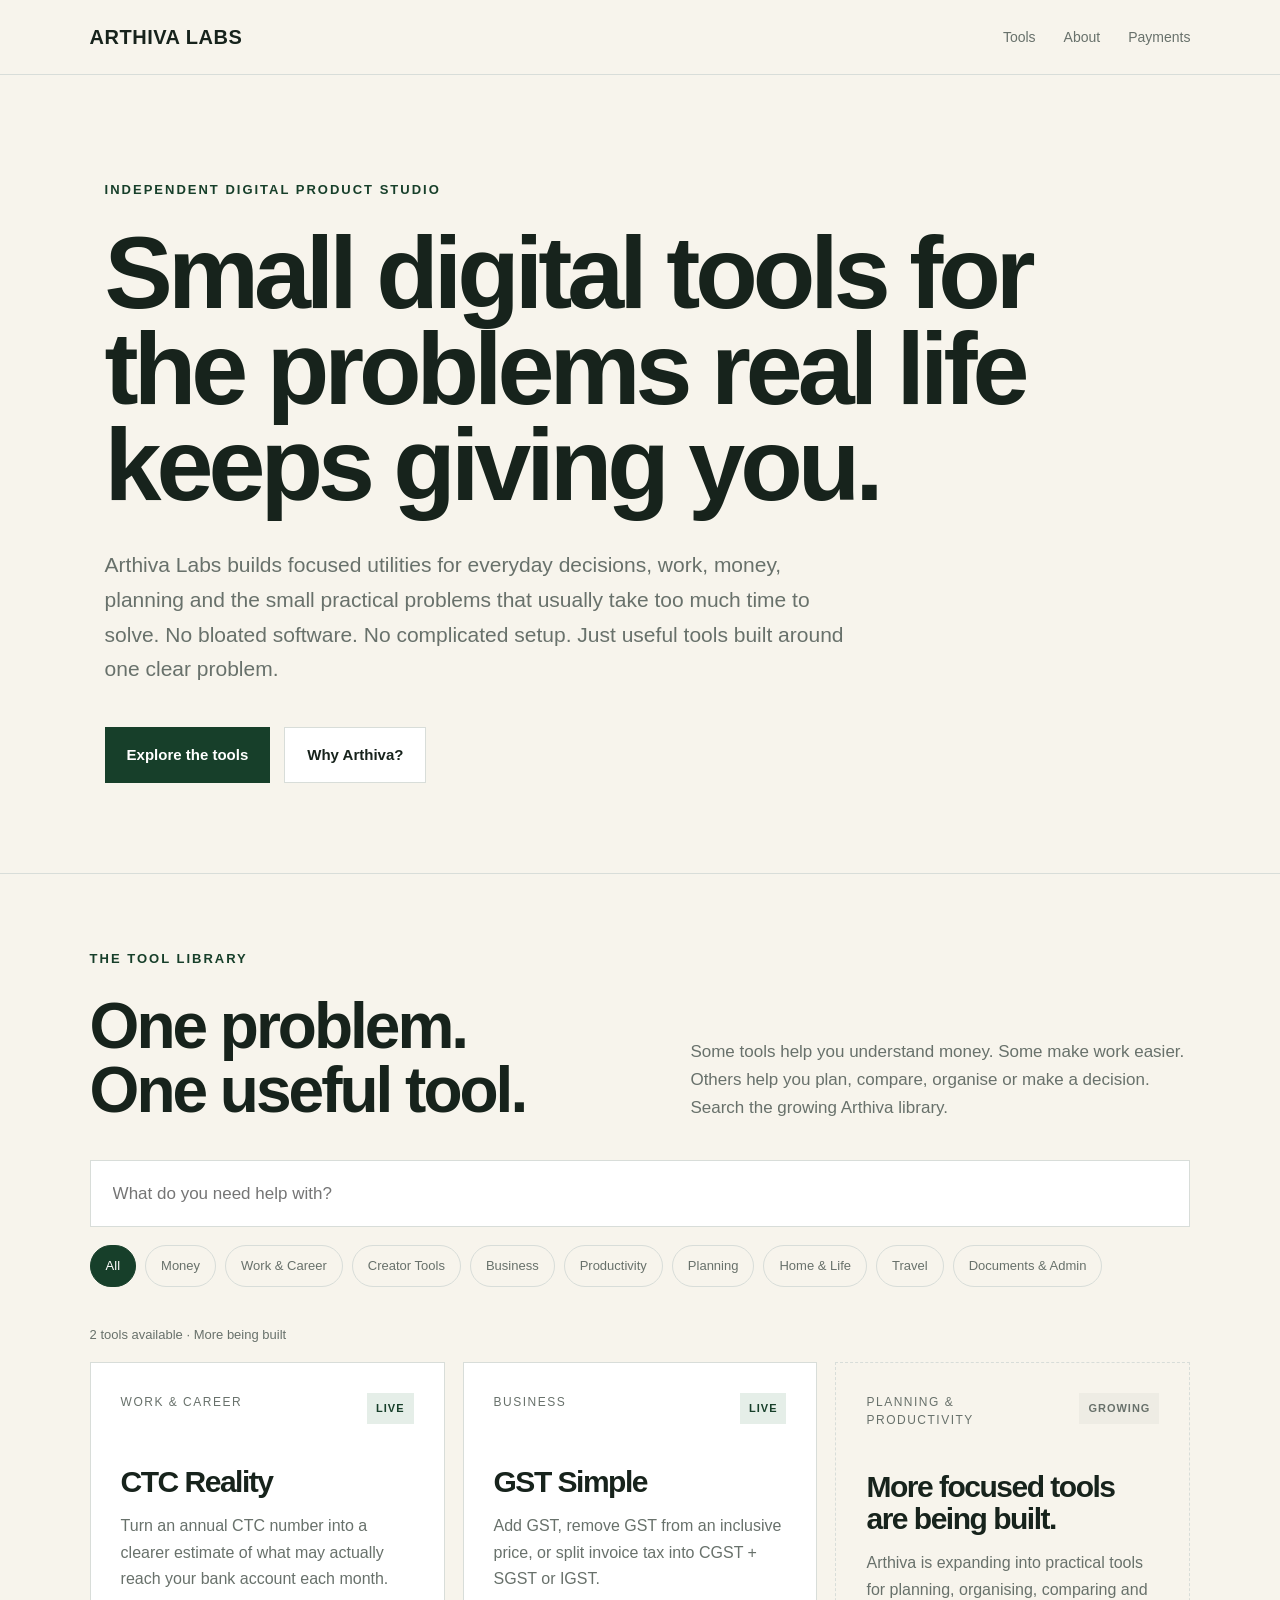
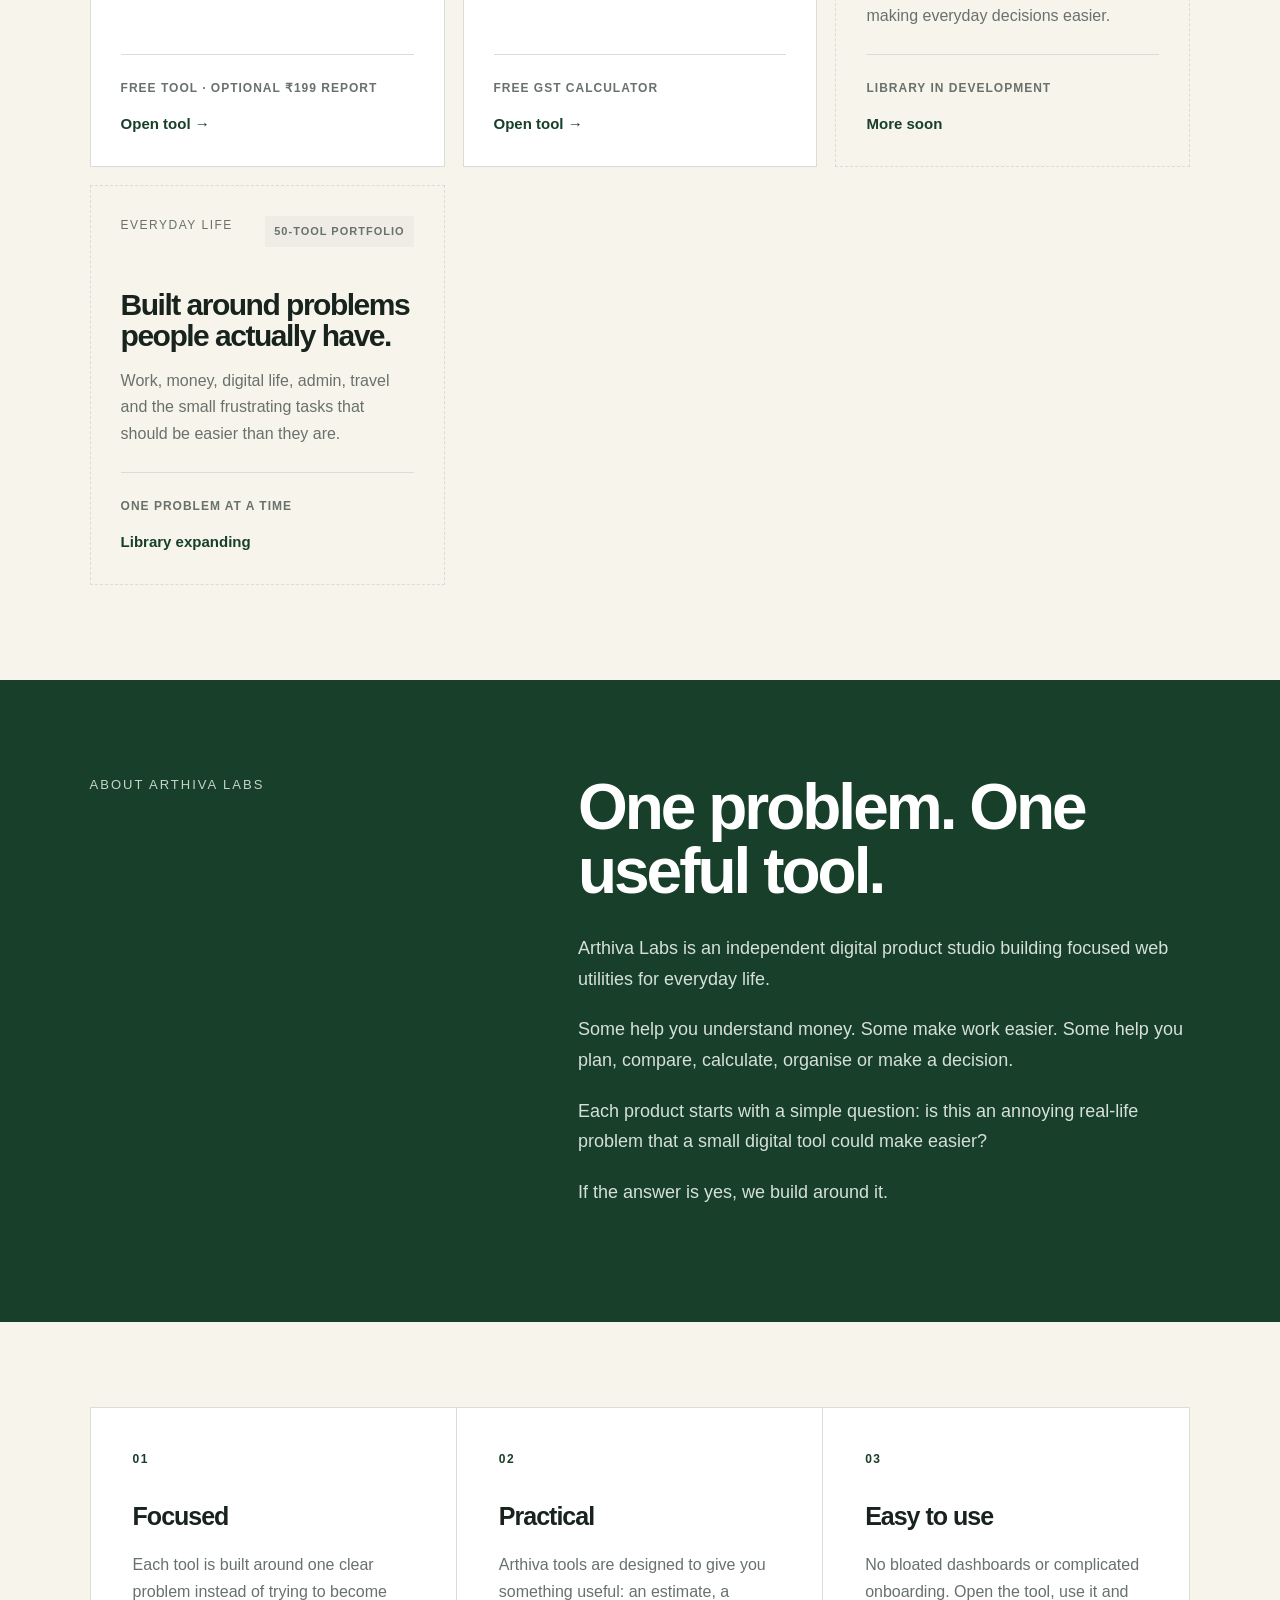
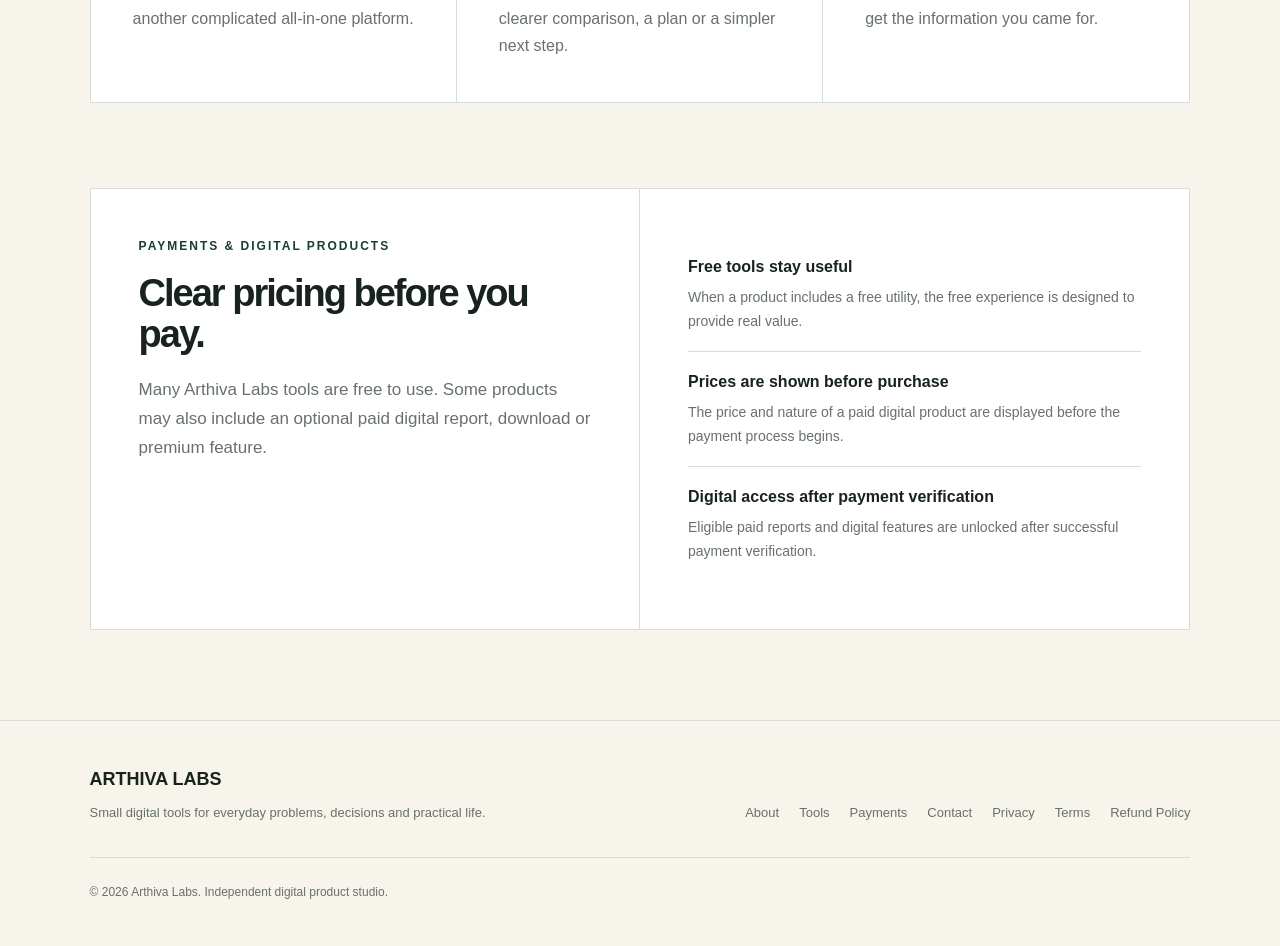
==== commit eecbcfe7: "Update index.html Add GST Simple to tool library" ====
--- a/index.html
+++ b/index.html
@@ -846,7 +846,49 @@
 
           </div>
         </a>
-
+        <a
+          class="tool-card live"
+          href="/products/gst-simple/"
+          data-category="money business"
+          data-search="gst simple gst calculator india reverse gst remove gst inclusive price cgst sgst igst invoice tax business accounting"
+        >
+          <div class="tool-top">
+
+            <span class="tool-category">
+              Business
+            </span>
+
+            <span class="tool-status">
+              Live
+            </span>
+
+          </div>
+
+          <div>
+
+            <h3 class="tool-name">
+              GST Simple
+            </h3>
+
+            <p class="tool-description">
+              Add GST, remove GST from an inclusive price,
+              or split invoice tax into CGST + SGST or IGST.
+            </p>
+
+          </div>
+
+          <div class="tool-meta">
+
+            <div class="tool-pricing">
+              Free GST calculator
+            </div>
+
+            <span class="tool-link">
+              Open tool →
+            </span>
+
+          </div>
+        </a>
         <article
           class="tool-card placeholder-card"
           data-category="planning productivity"
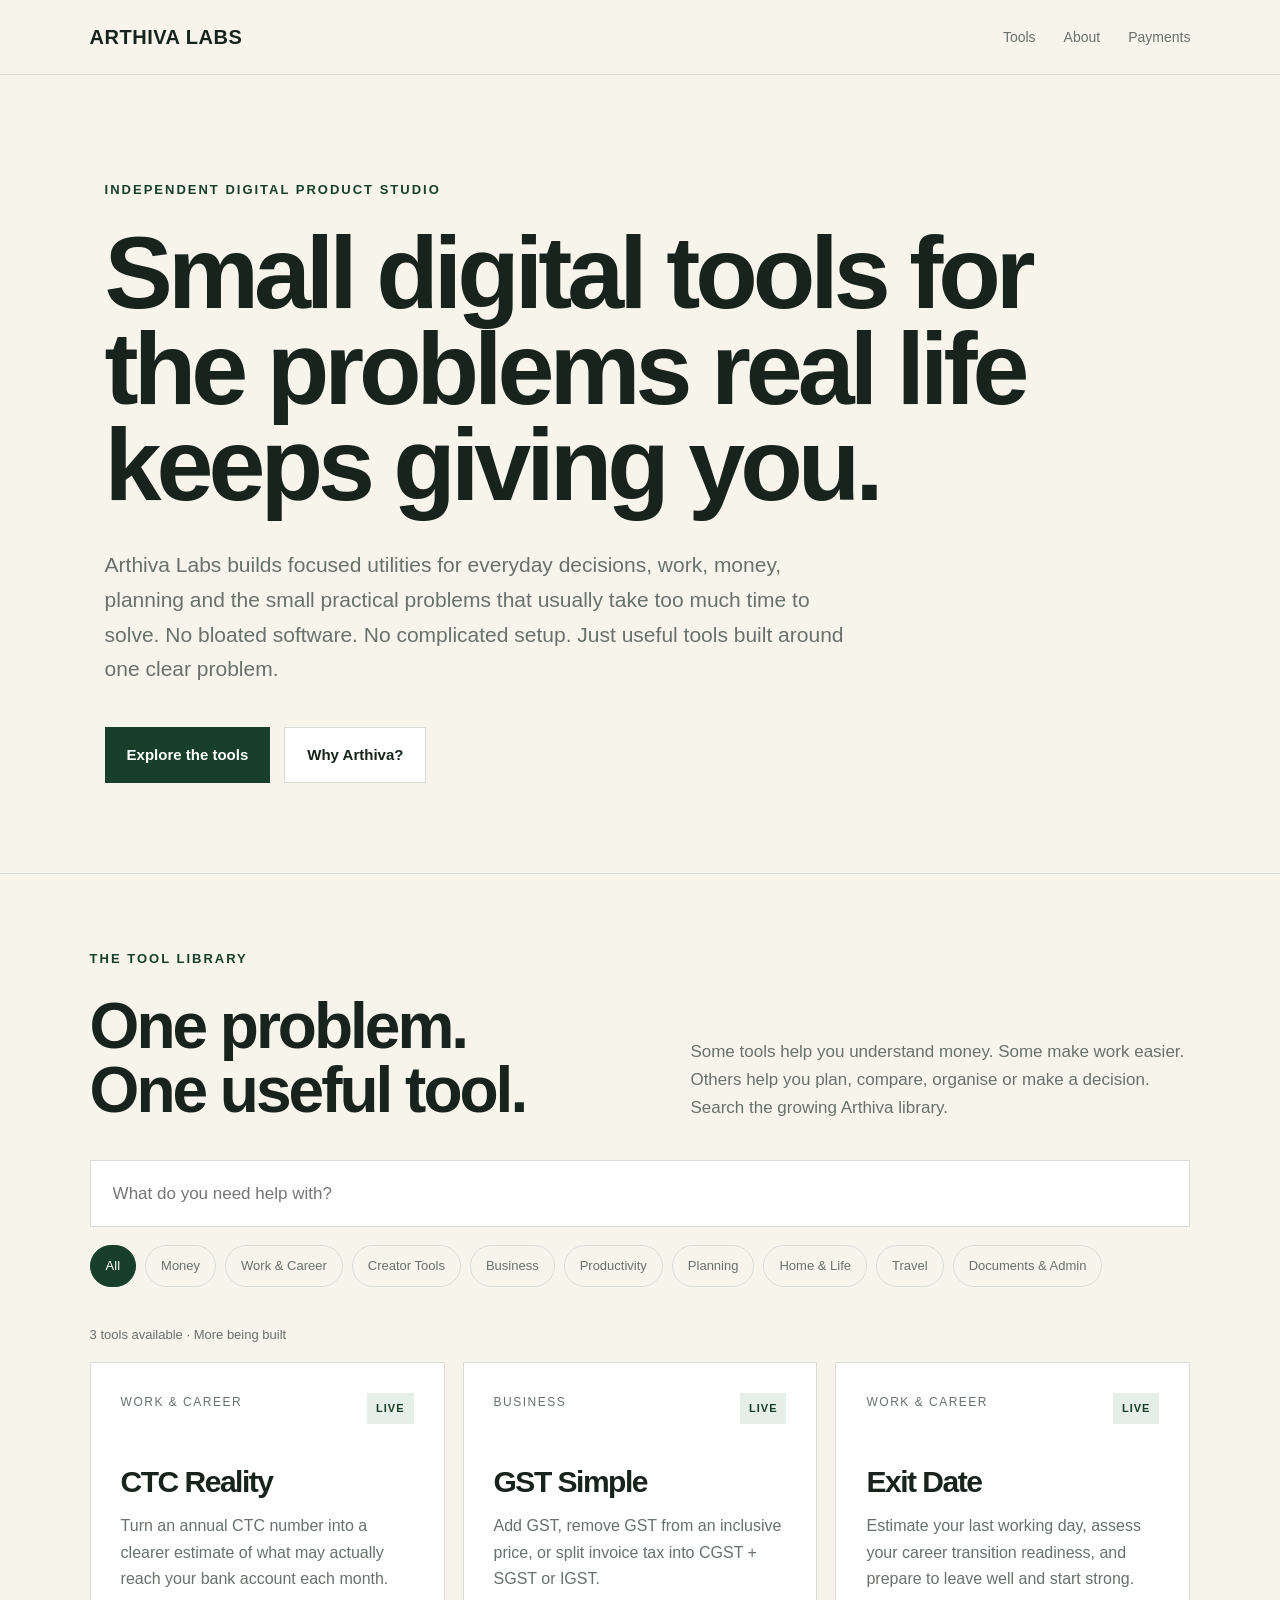
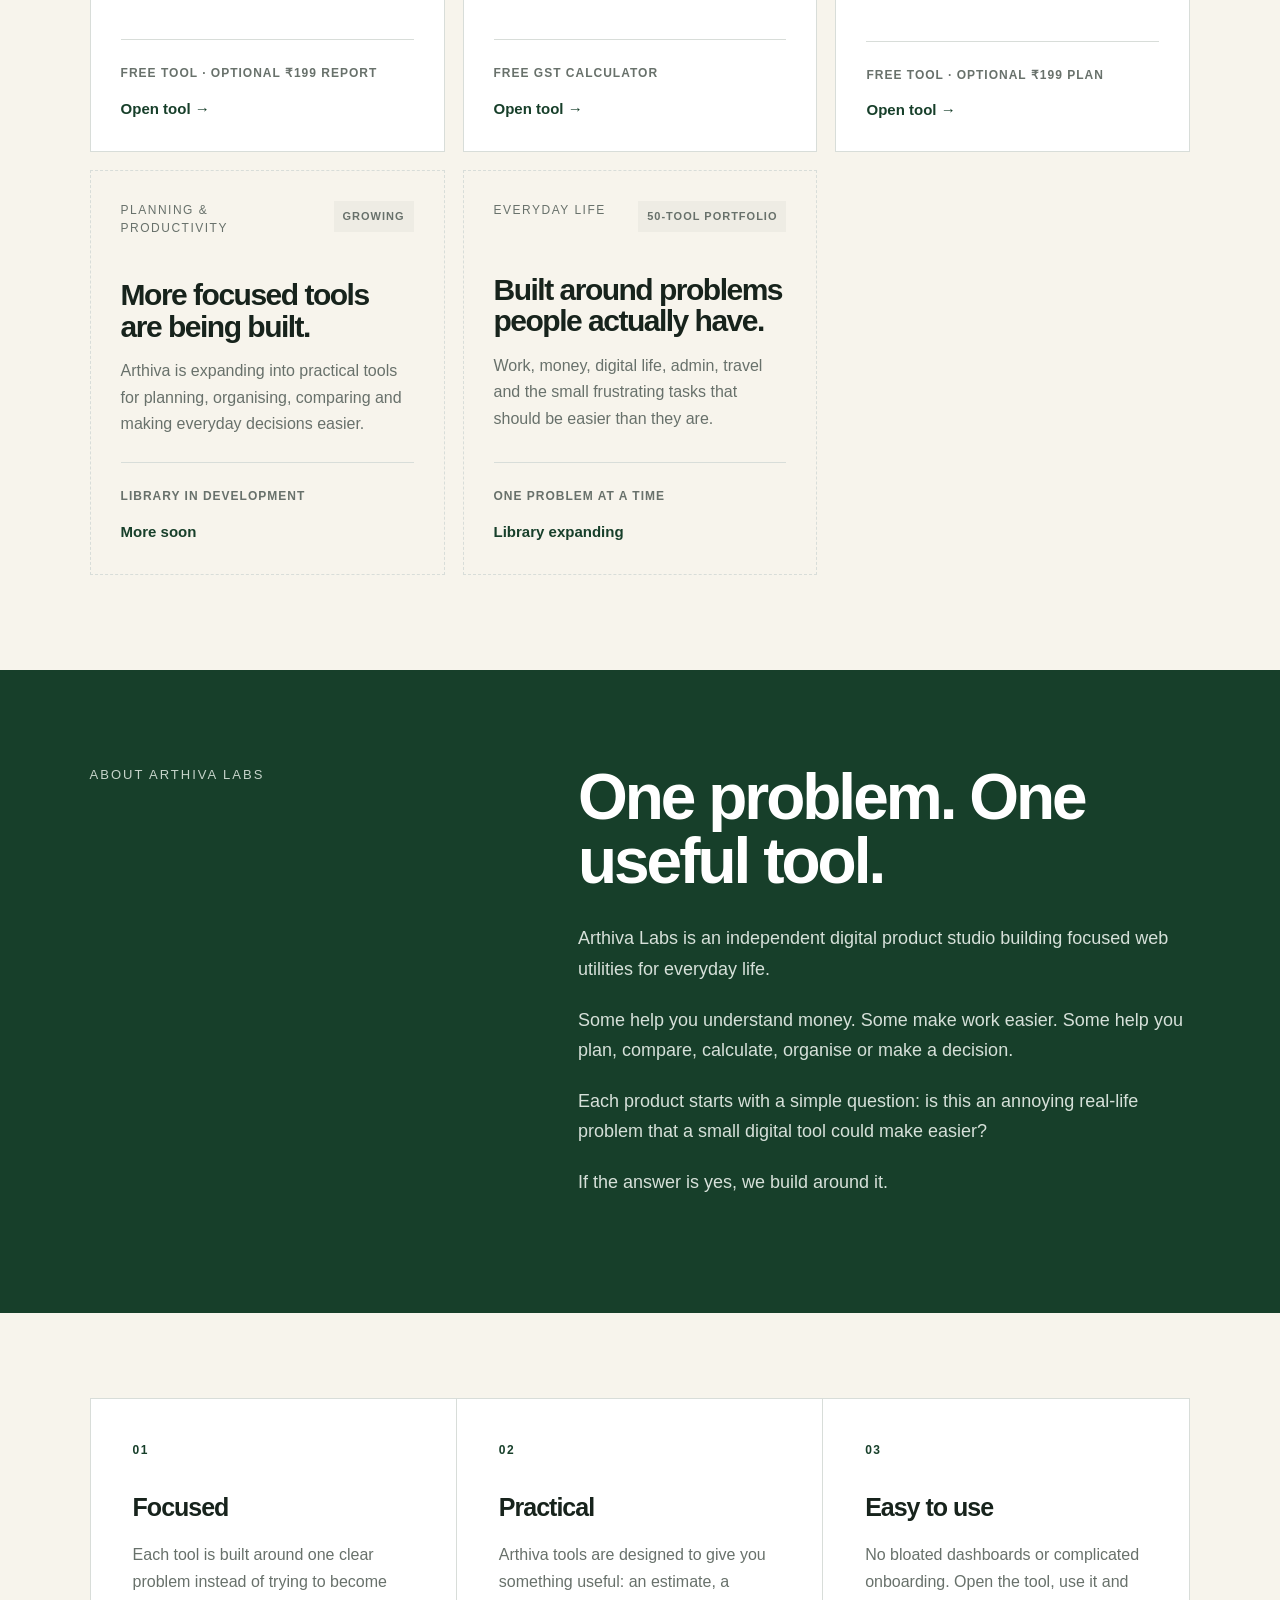
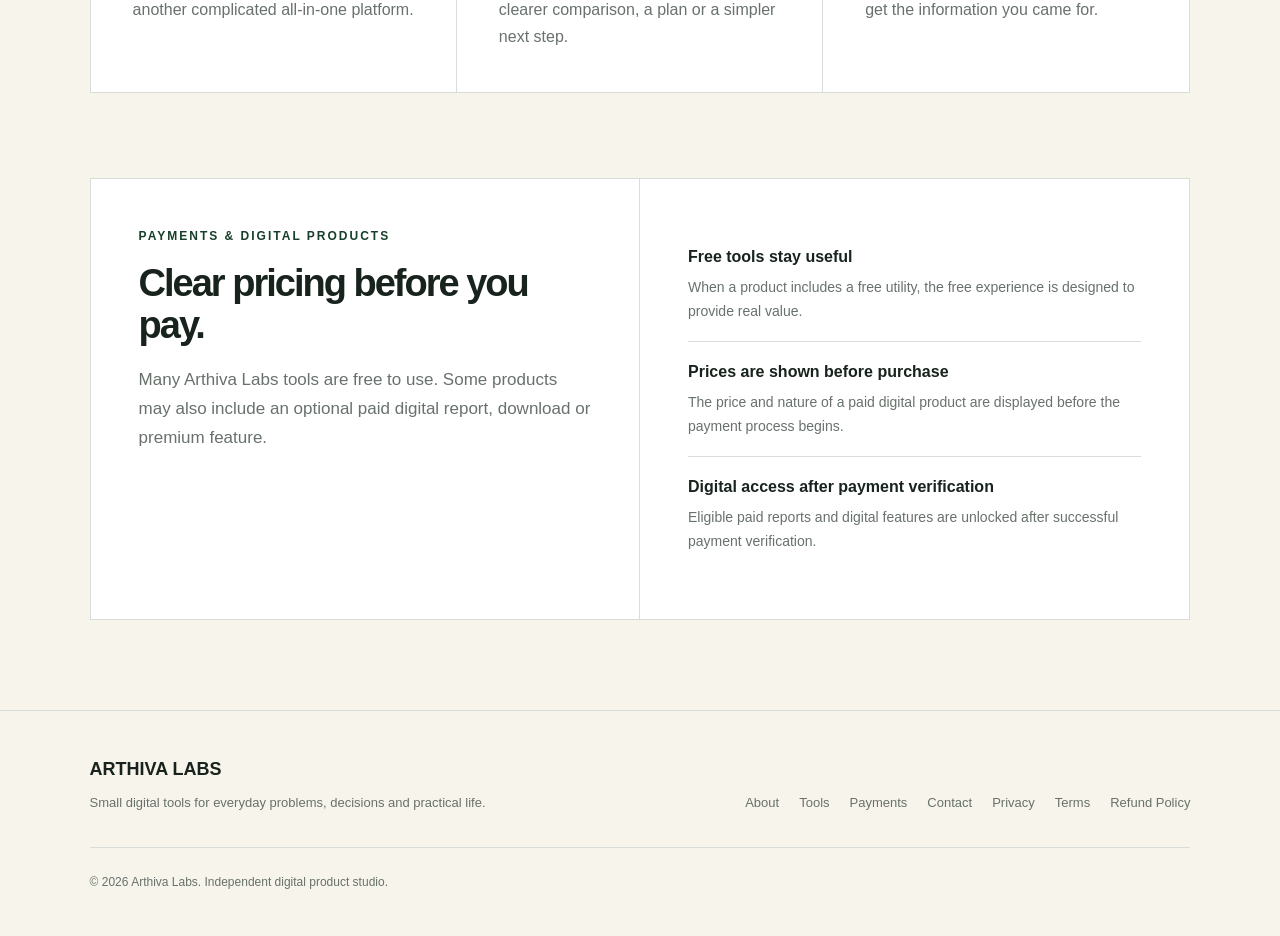
==== commit 476230ce: "Update index.html" ====
--- a/index.html
+++ b/index.html
@@ -889,6 +889,43 @@
 
           </div>
         </a>
+       <a
+  class="tool-card live"
+  href="/products/exit-date/"
+  data-category="work planning"
+  data-search="exit date notice period calculator resignation last working day career transition job change leave company professional exit handover new company etiquette career assessment"
+>
+  <div class="tool-top">
+    <span class="tool-category">
+      Work & Career
+    </span>
+
+    <span class="tool-status">
+      Live
+    </span>
+  </div>
+
+  <div>
+    <h3 class="tool-name">
+      Exit Date
+    </h3>
+
+    <p class="tool-description">
+      Estimate your last working day, assess your career transition readiness,
+      and prepare to leave well and start strong.
+    </p>
+  </div>
+
+  <div class="tool-meta">
+    <div class="tool-pricing">
+      Free tool · Optional ₹199 plan
+    </div>
+
+    <div class="tool-link">
+      Open tool →
+    </div>
+  </div>
+</a>
         <article
           class="tool-card placeholder-card"
           data-category="planning productivity"
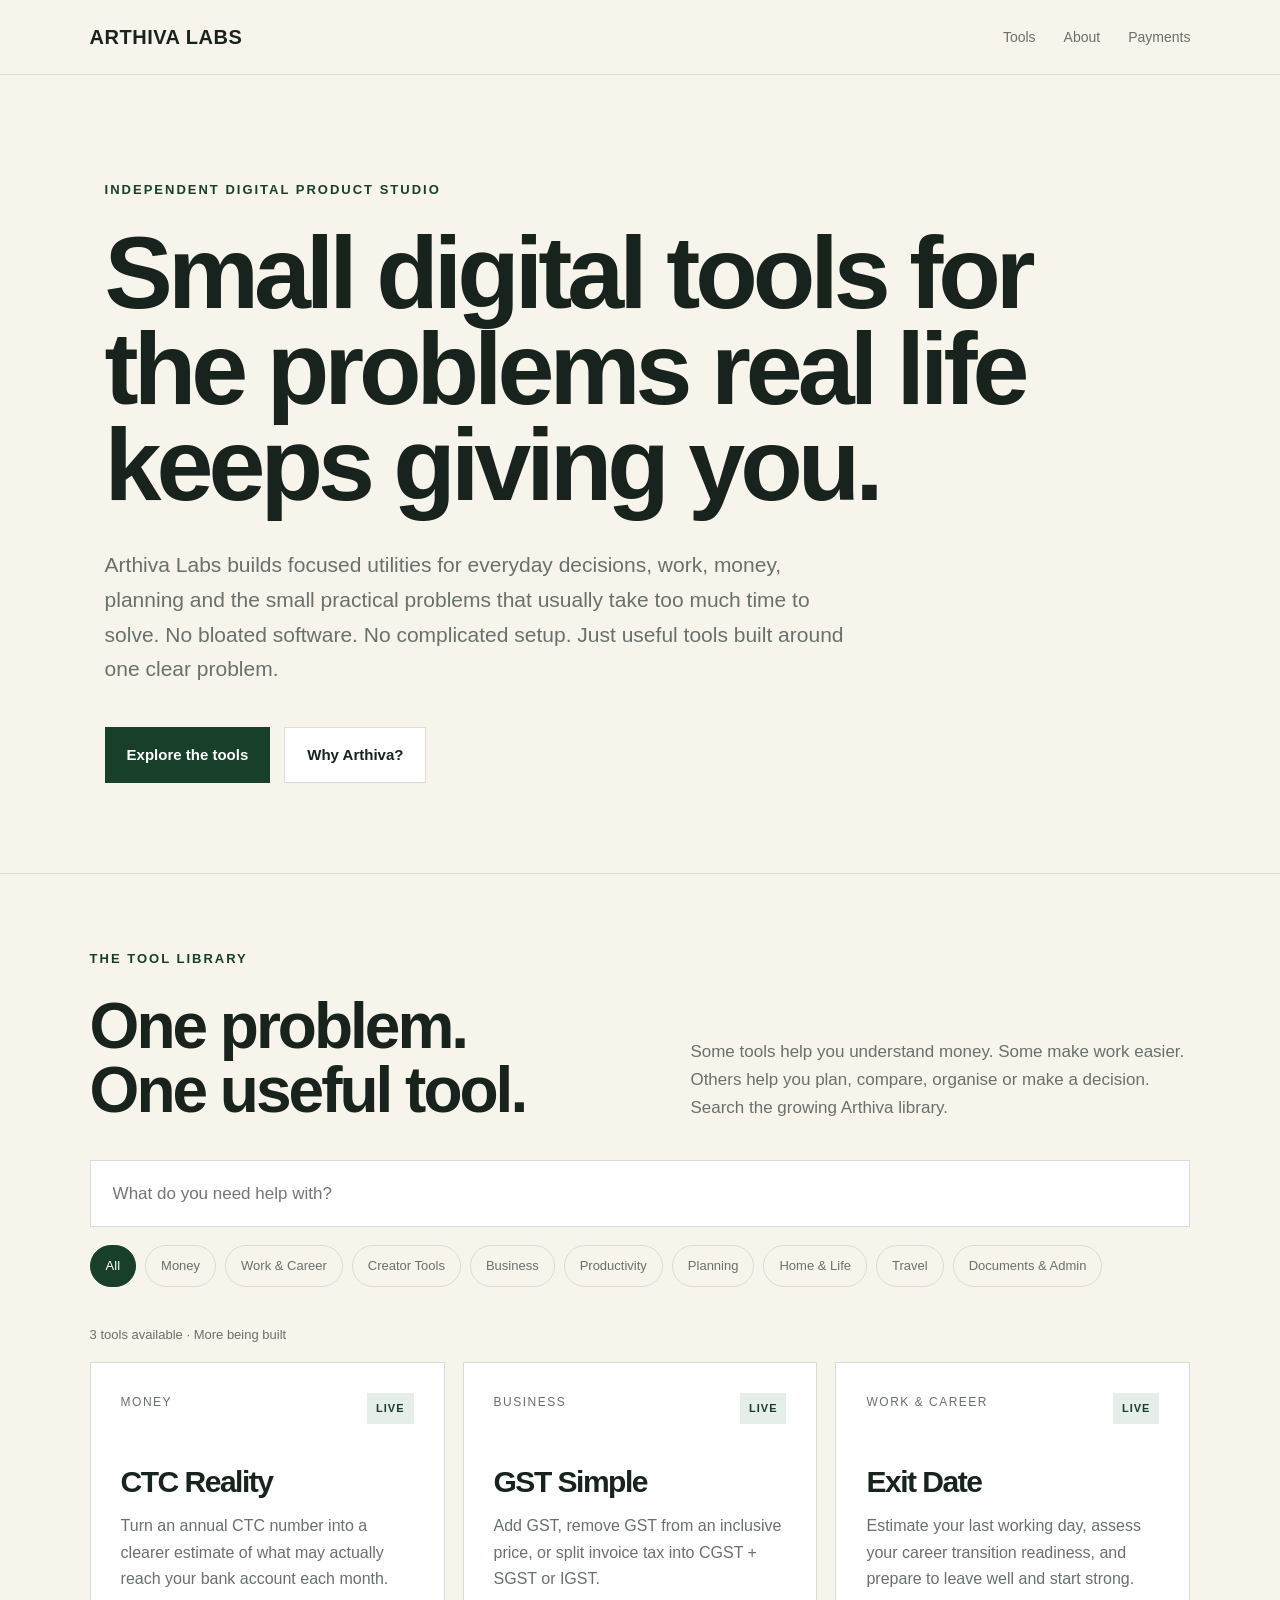
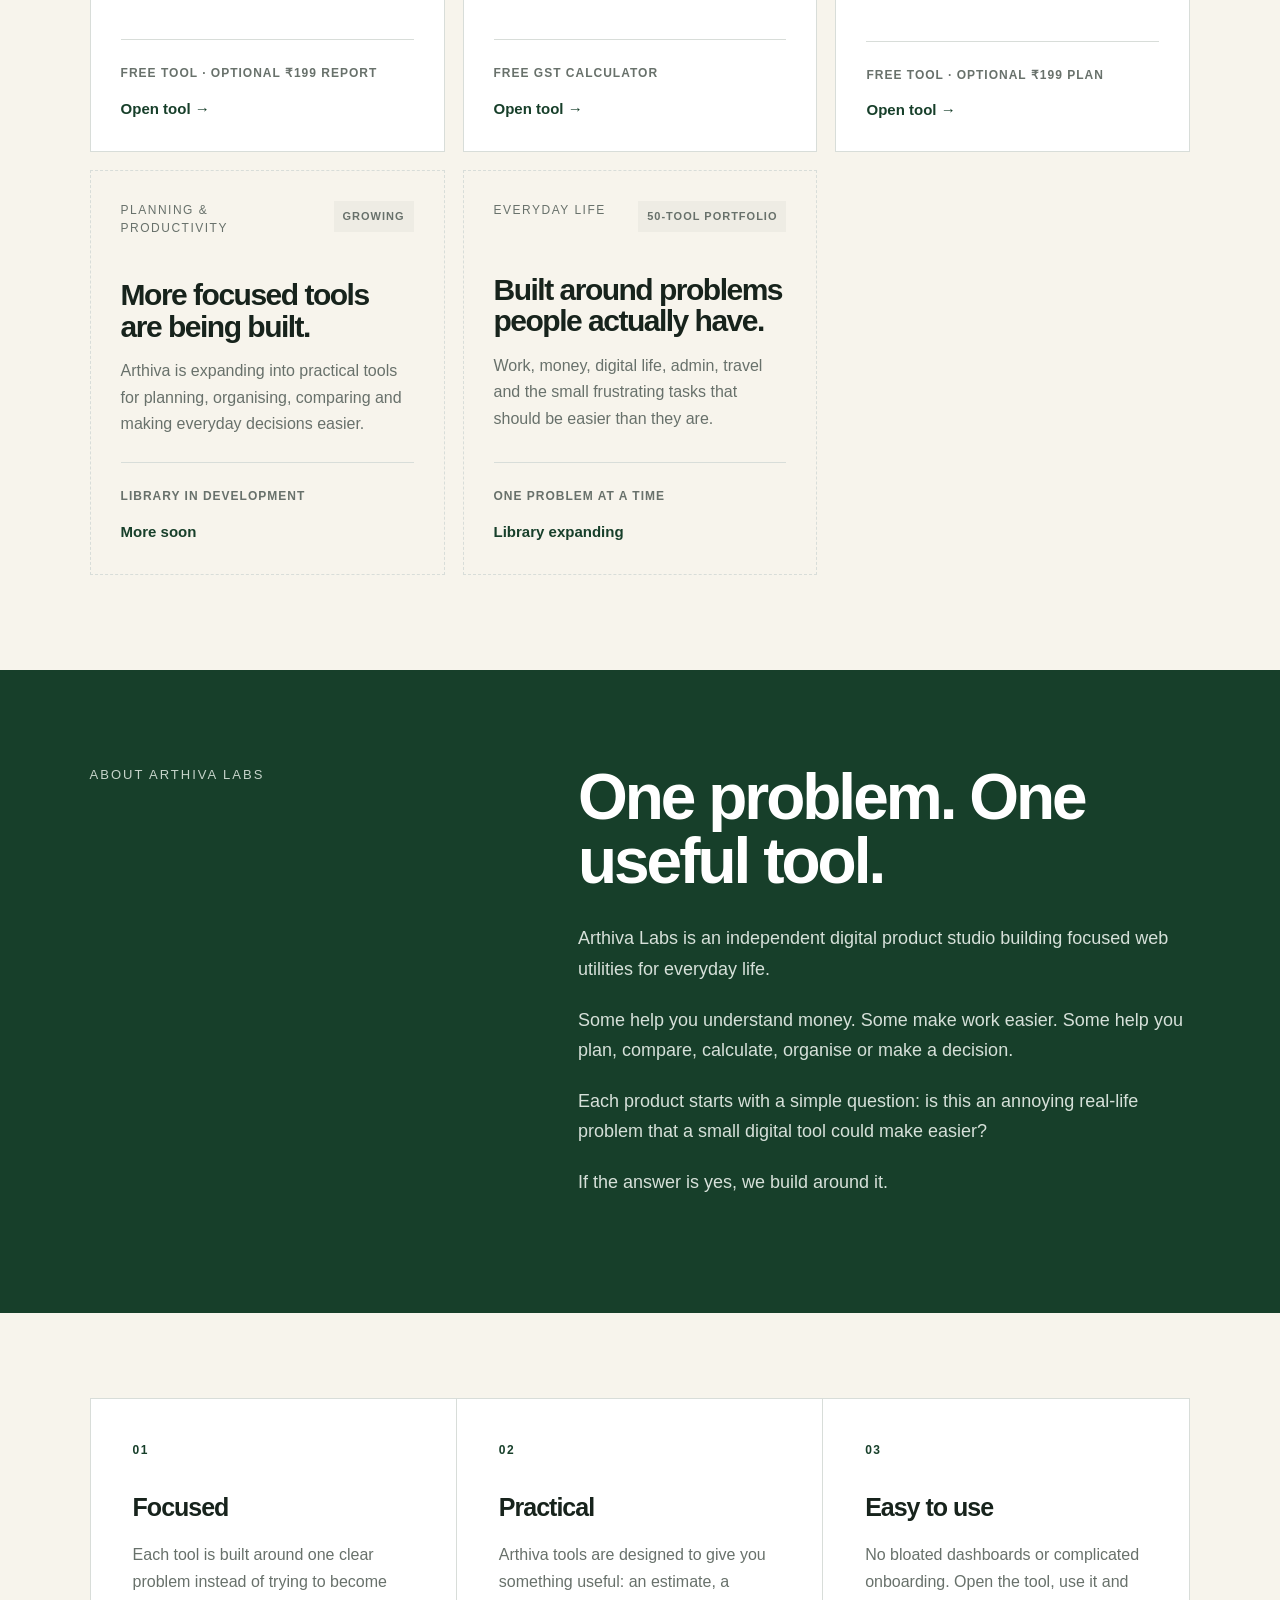
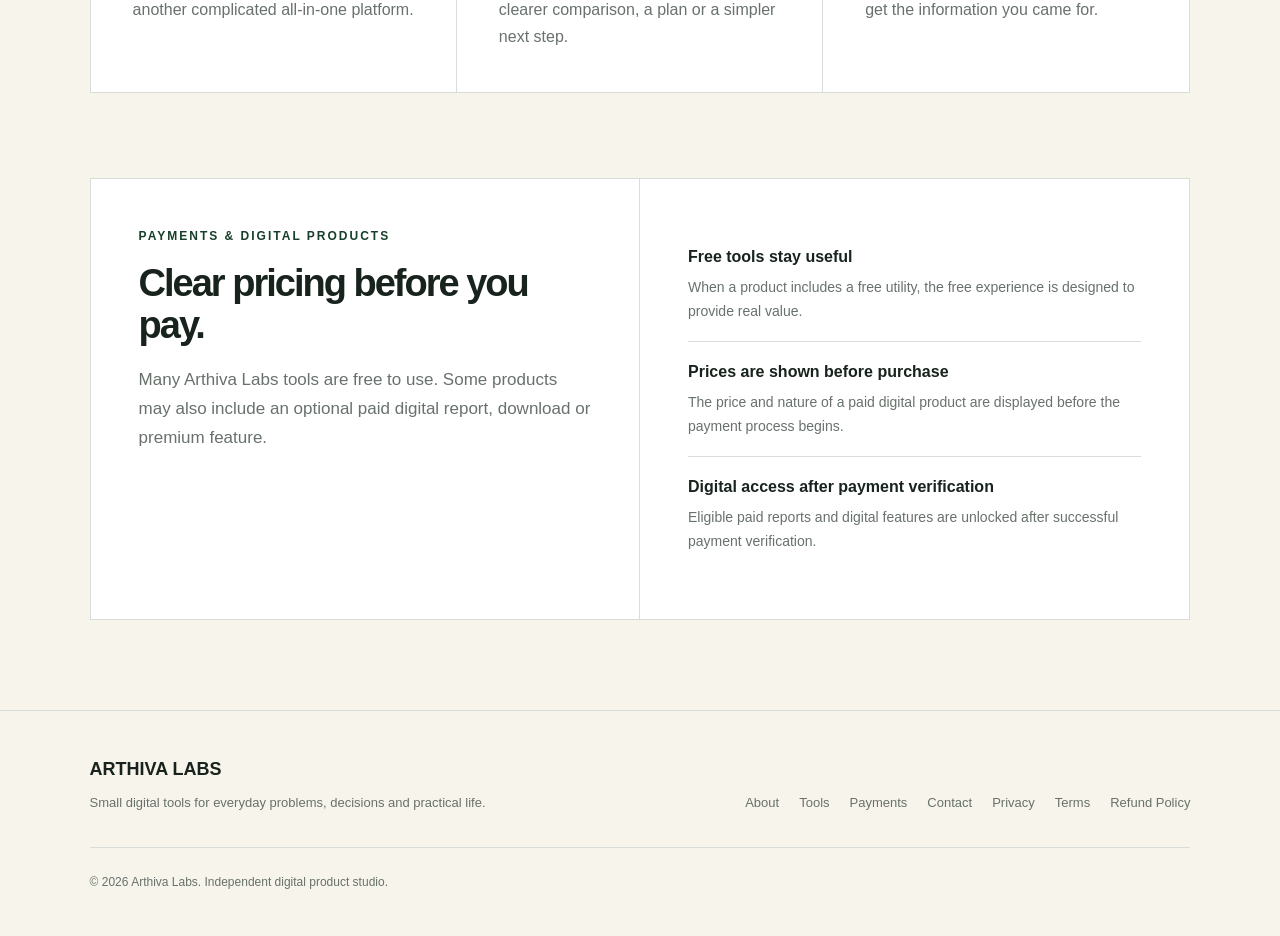
==== commit f31c3c55: "Update index.html" ====
--- a/index.html
+++ b/index.html
@@ -806,14 +806,14 @@
         <a
           class="tool-card live"
           href="/products/ctc-reality/"
-          data-category="money work-career"
+          data-category="money"
           data-search="ctc reality salary in hand take home pay annual ctc monthly salary career job offer money"
         >
           <div class="tool-top">
 
-            <span class="tool-category">
-              Work & Career
-            </span>
+           <span class="tool-category">
+  Money
+</span>
 
             <span class="tool-status">
               Live
@@ -892,7 +892,7 @@
        <a
   class="tool-card live"
   href="/products/exit-date/"
-  data-category="work planning"
+  data-category="work-career"
   data-search="exit date notice period calculator resignation last working day career transition job change leave company professional exit handover new company etiquette career assessment"
 >
   <div class="tool-top">
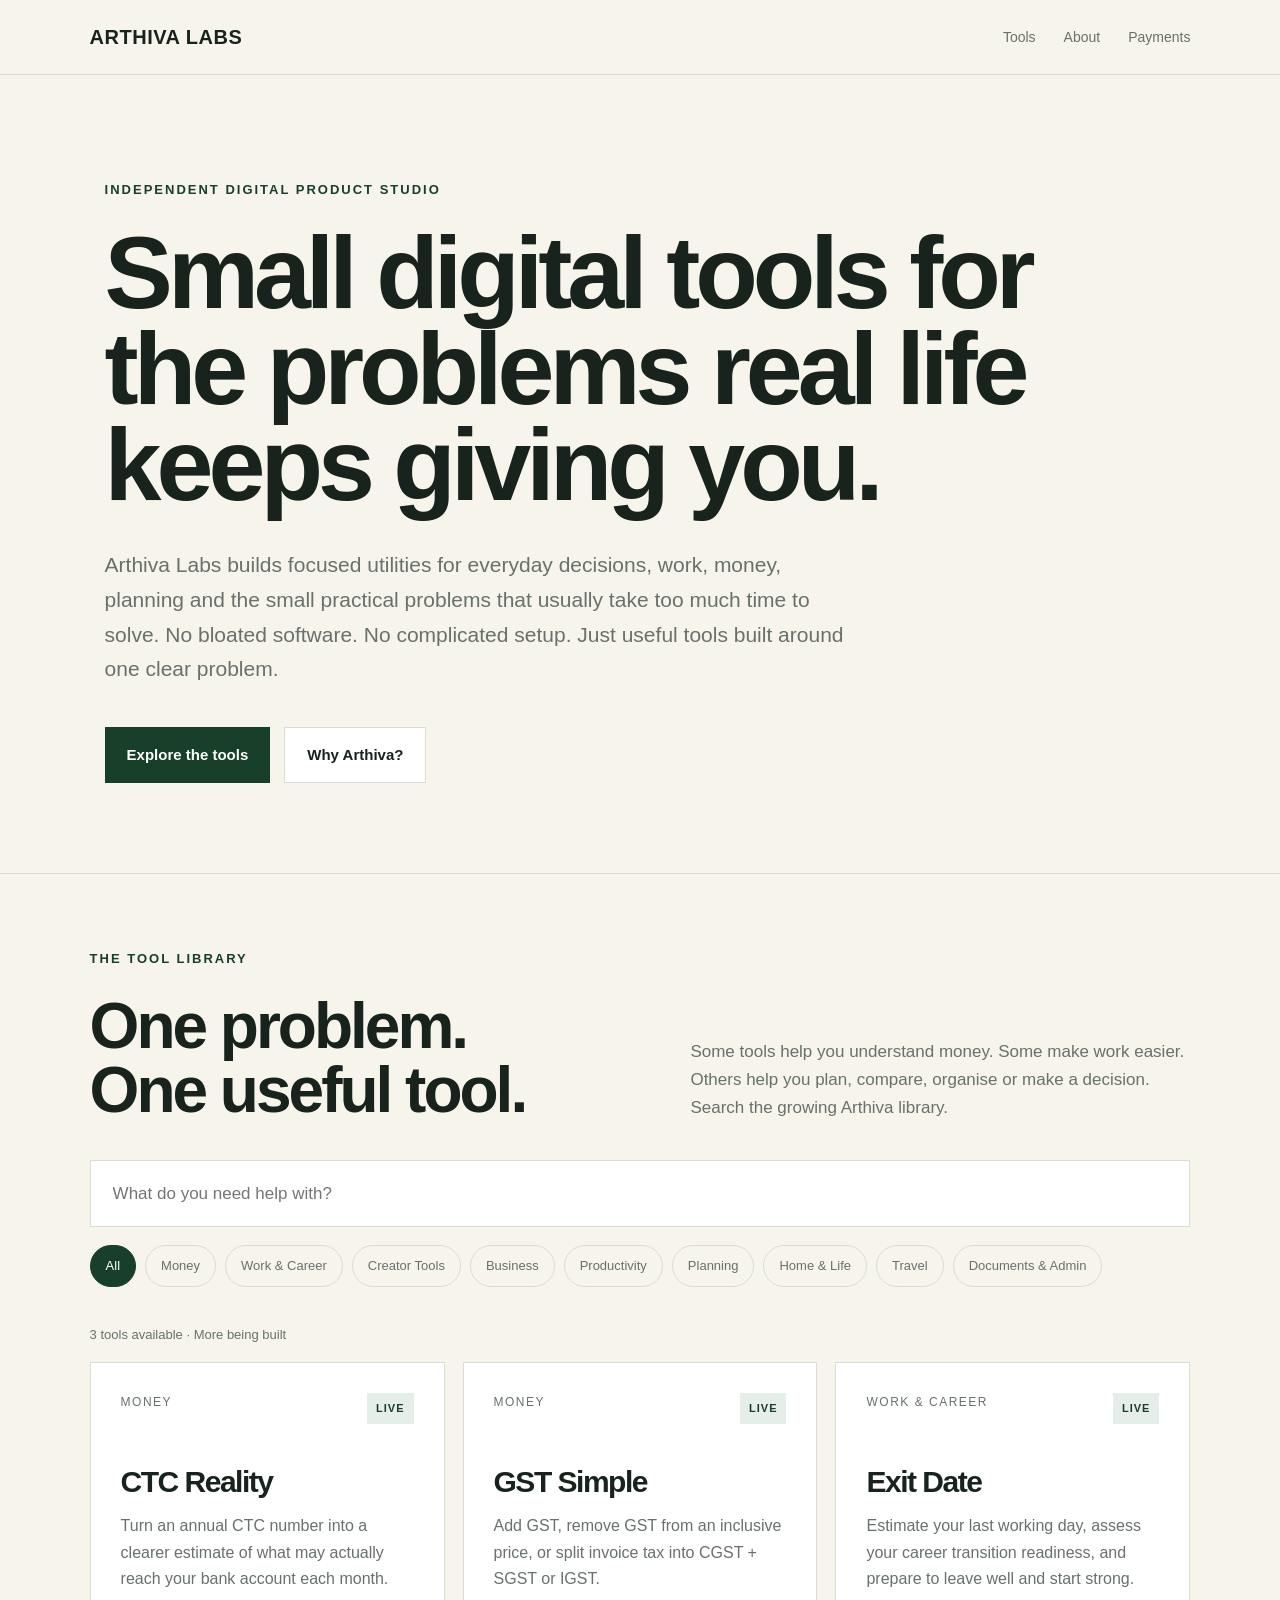
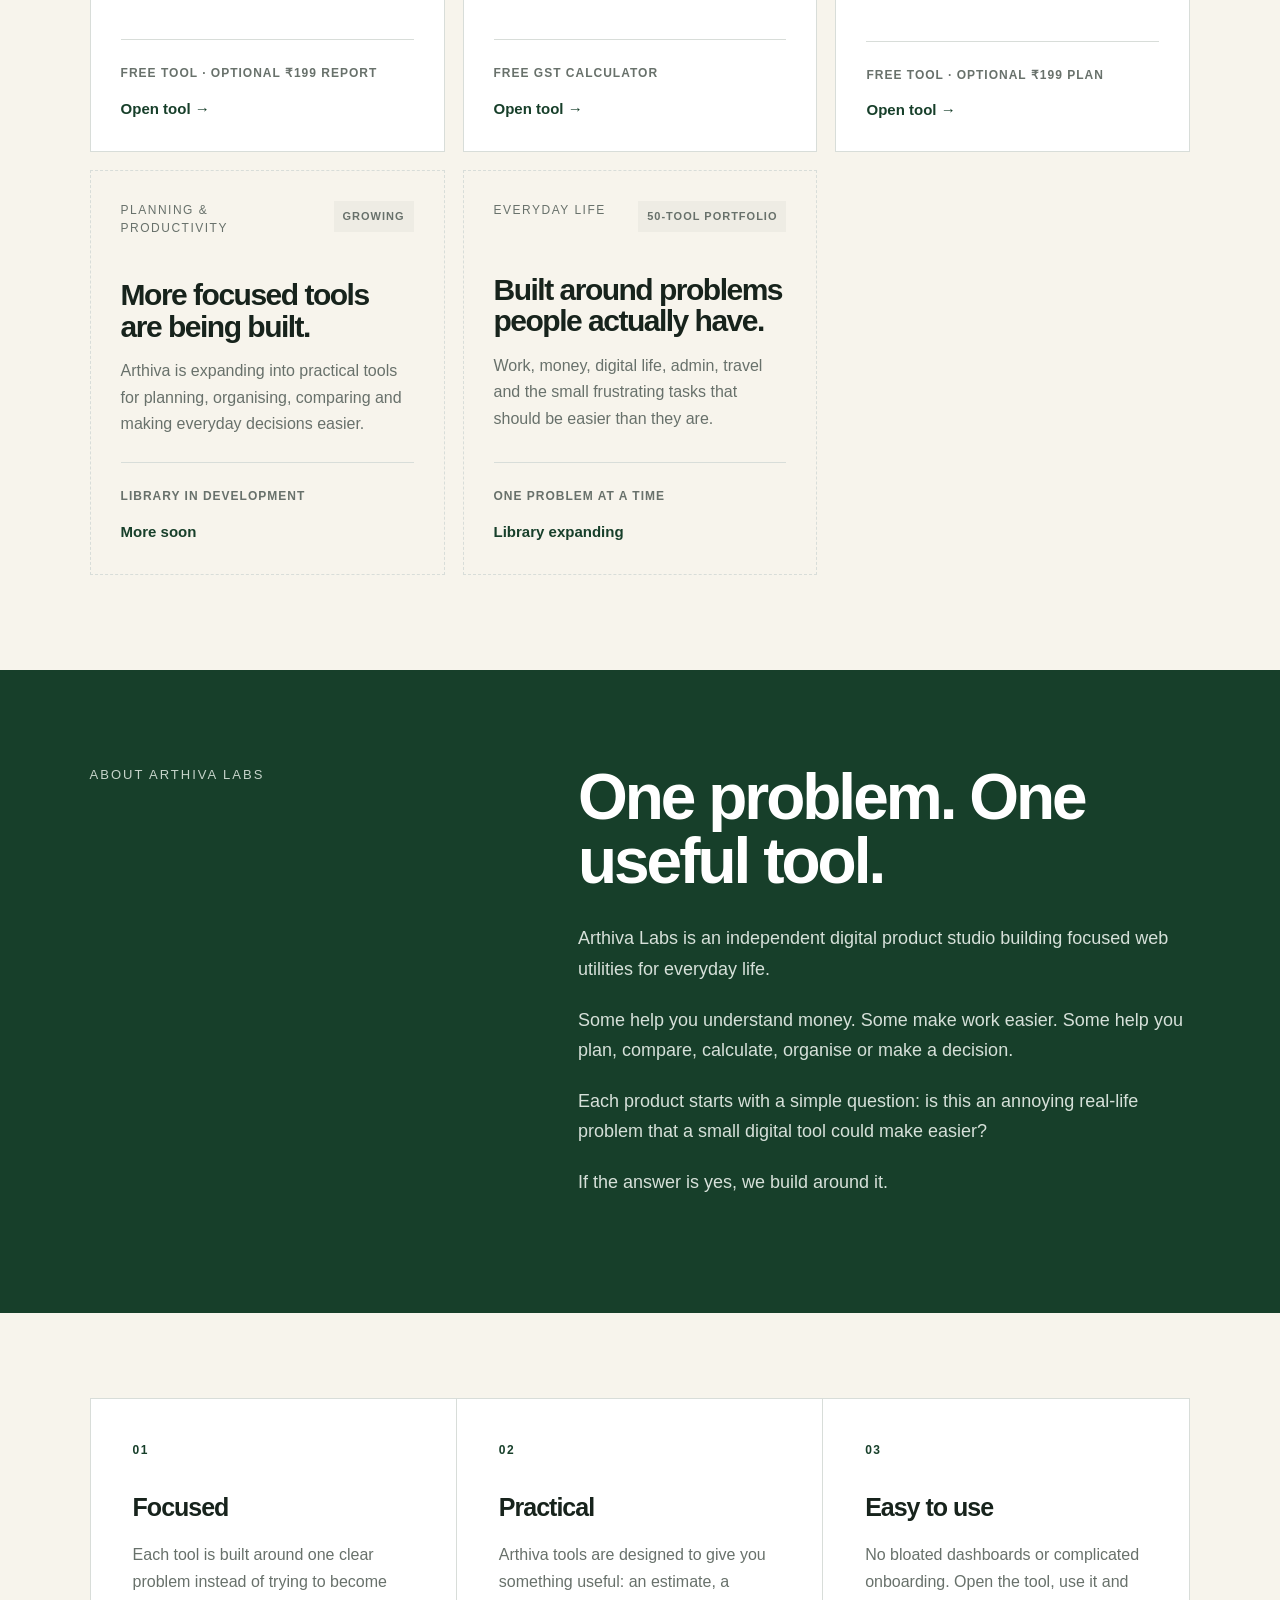
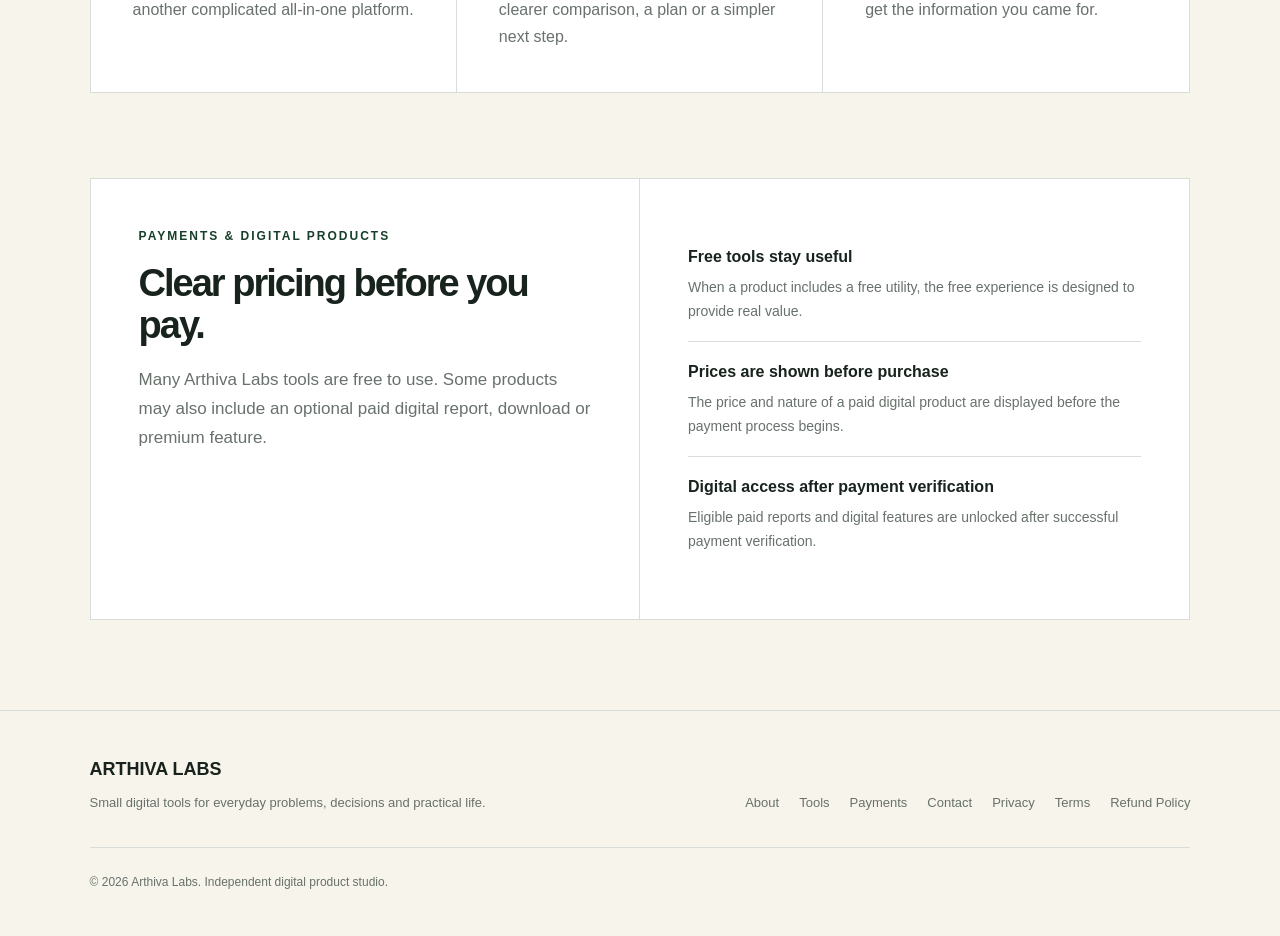
==== commit e1ed6492: "Update index.html" ====
--- a/index.html
+++ b/index.html
@@ -849,13 +849,13 @@
         <a
           class="tool-card live"
           href="/products/gst-simple/"
-          data-category="money business"
+          data-category="money"
           data-search="gst simple gst calculator india reverse gst remove gst inclusive price cgst sgst igst invoice tax business accounting"
         >
           <div class="tool-top">
 
             <span class="tool-category">
-              Business
+           Money
             </span>
 
             <span class="tool-status">
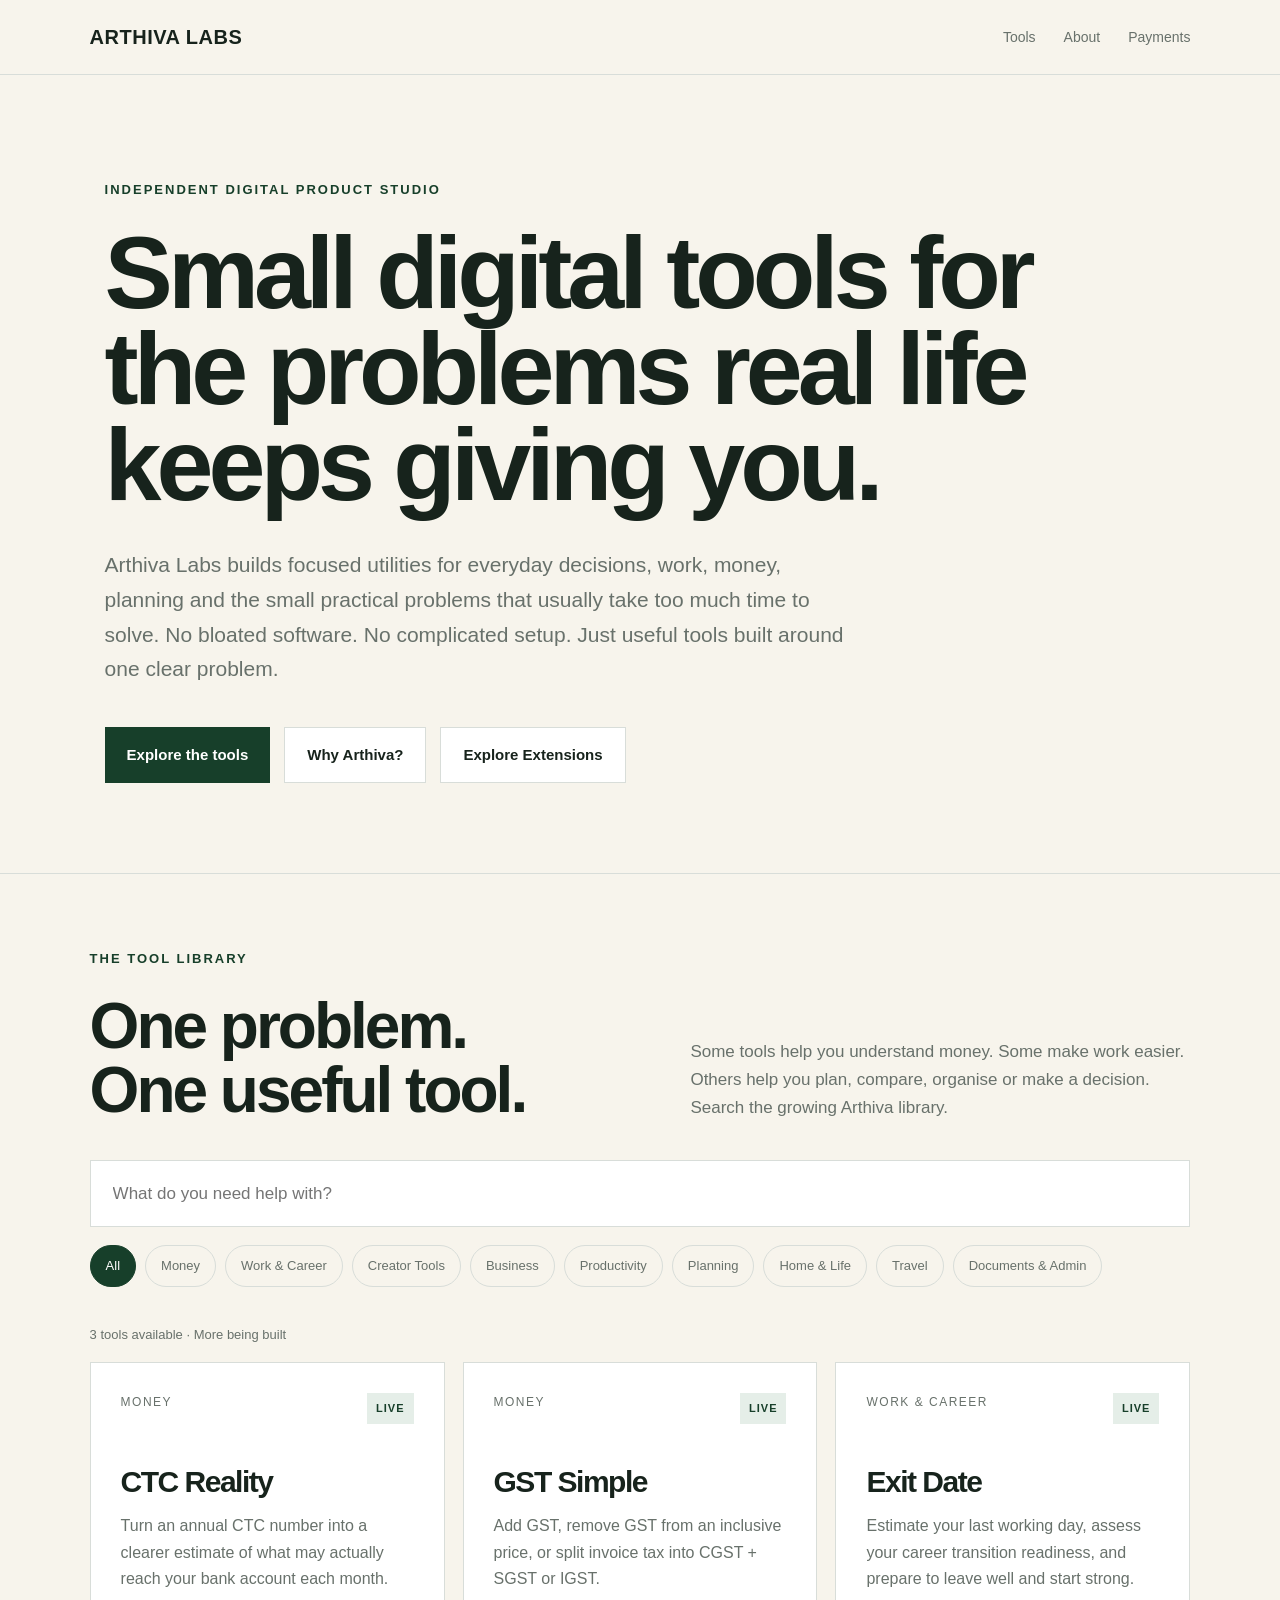
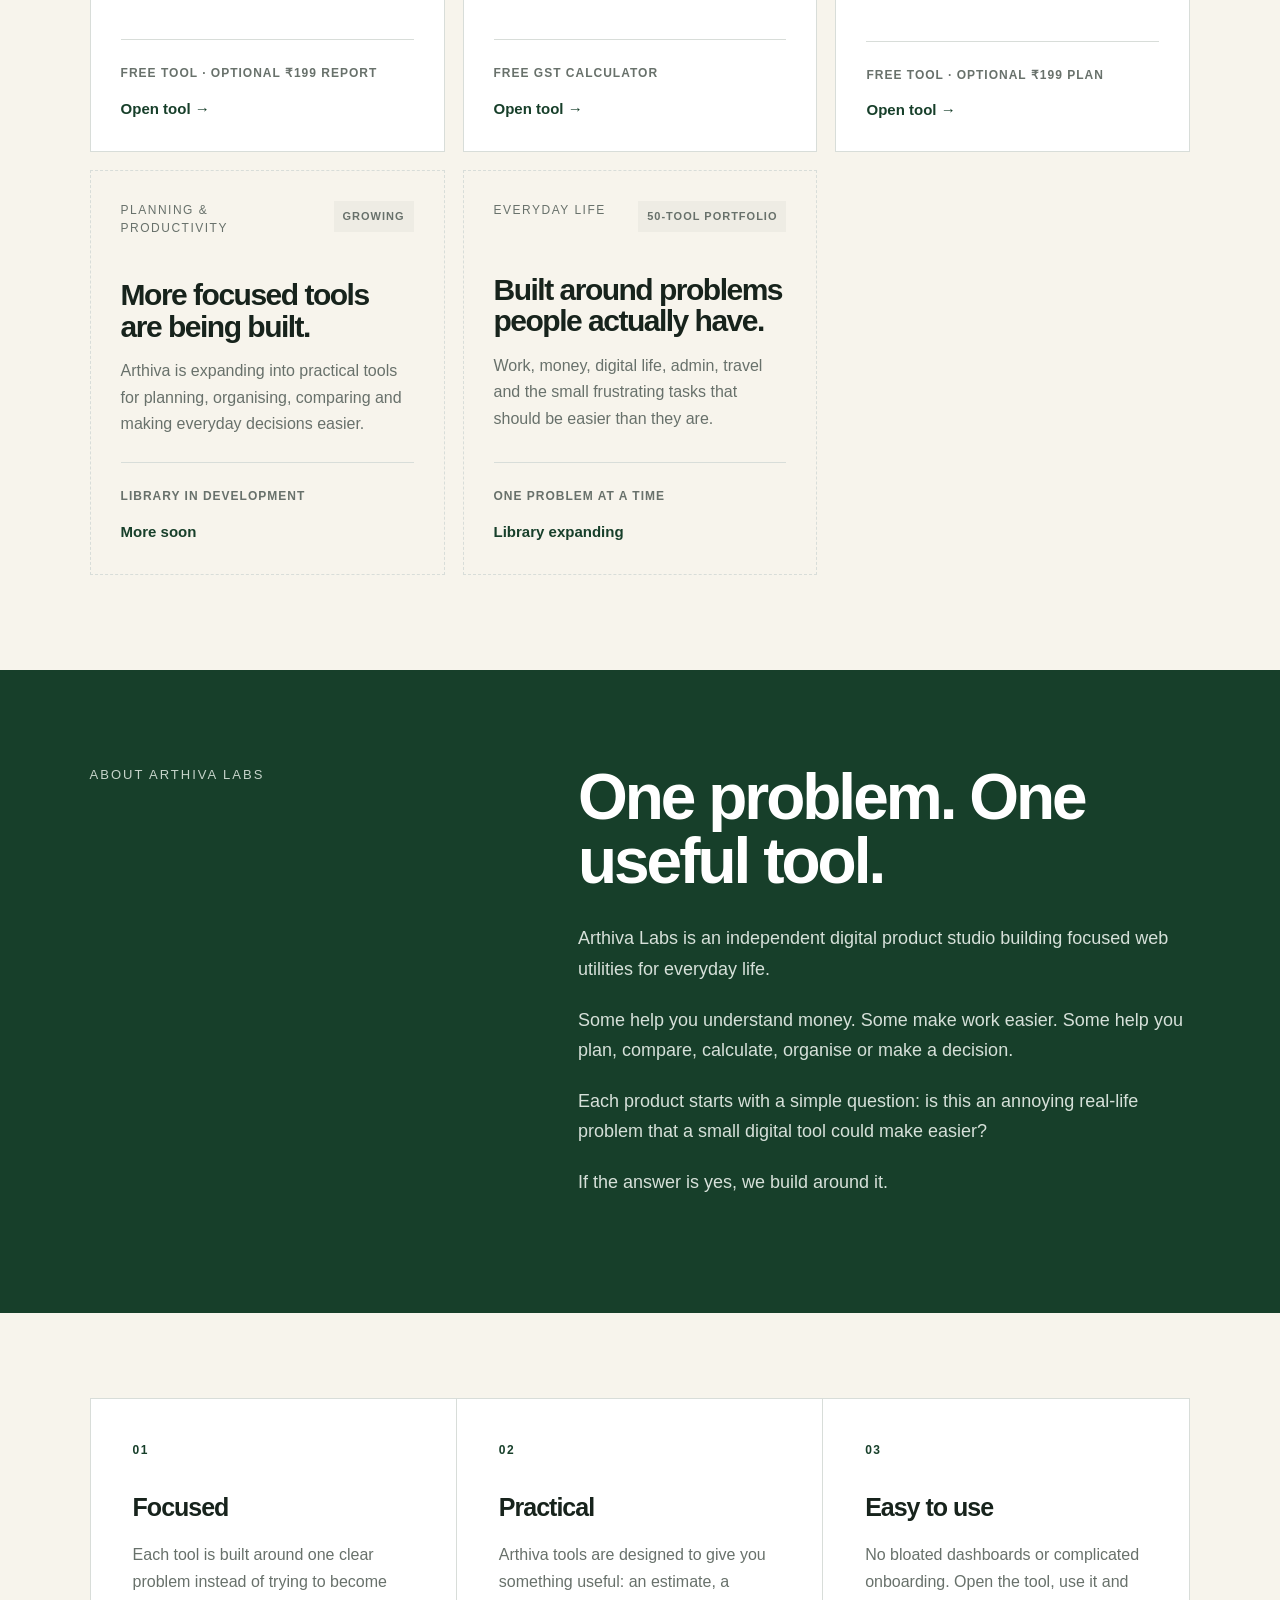
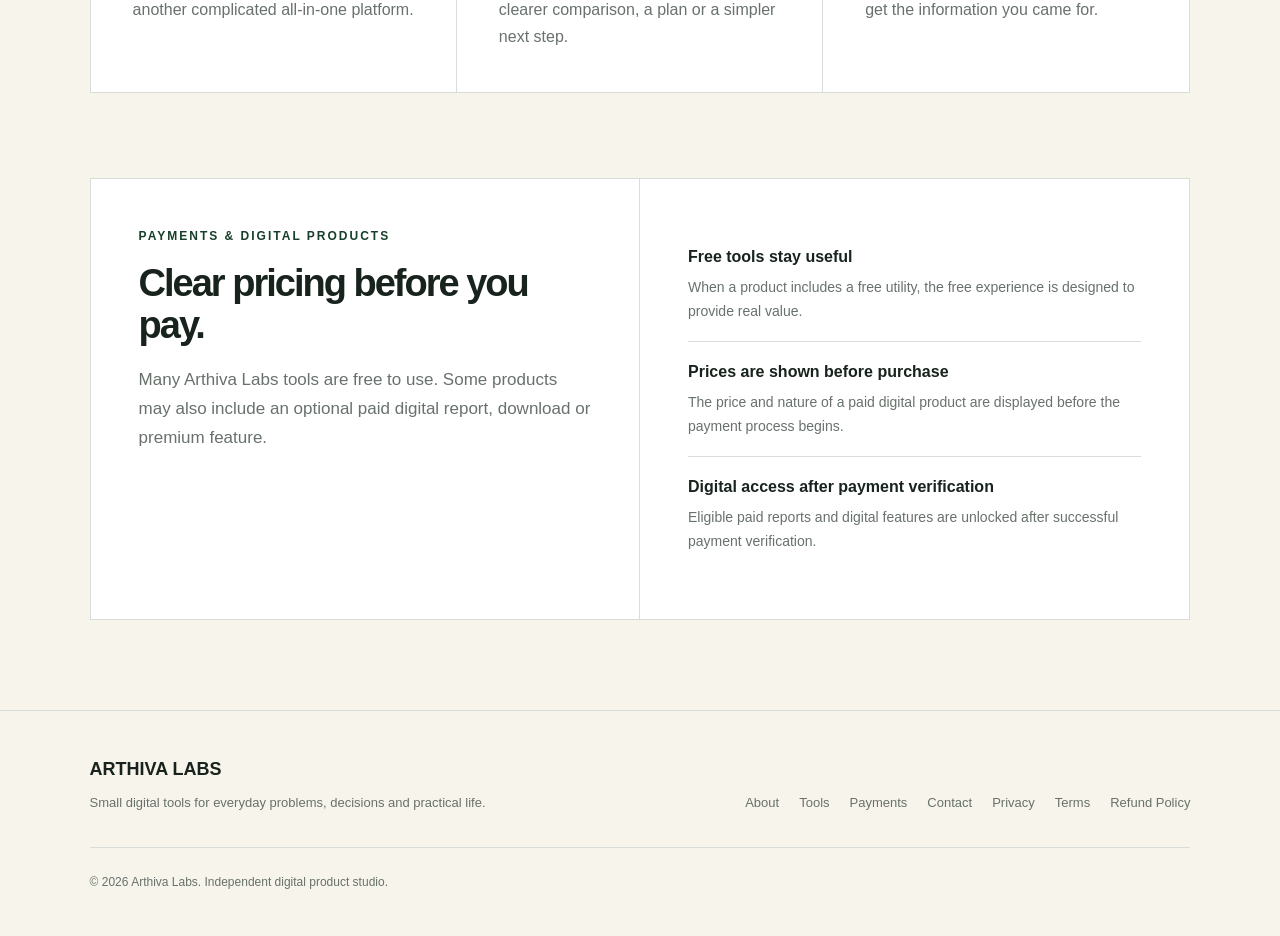
==== commit 2f568862: "Update index.html" ====
--- a/index.html
+++ b/index.html
@@ -677,6 +677,14 @@
       <a class="secondary-button" href="#about">
         Why Arthiva?
       </a>
+      <a
+  class="secondary-button"
+  href="https://scam-shield-2sn.pages.dev/"
+  target="_blank"
+  rel="noopener noreferrer"
+>
+  Explore Extensions
+</a>
     </div>
   </header>
 
